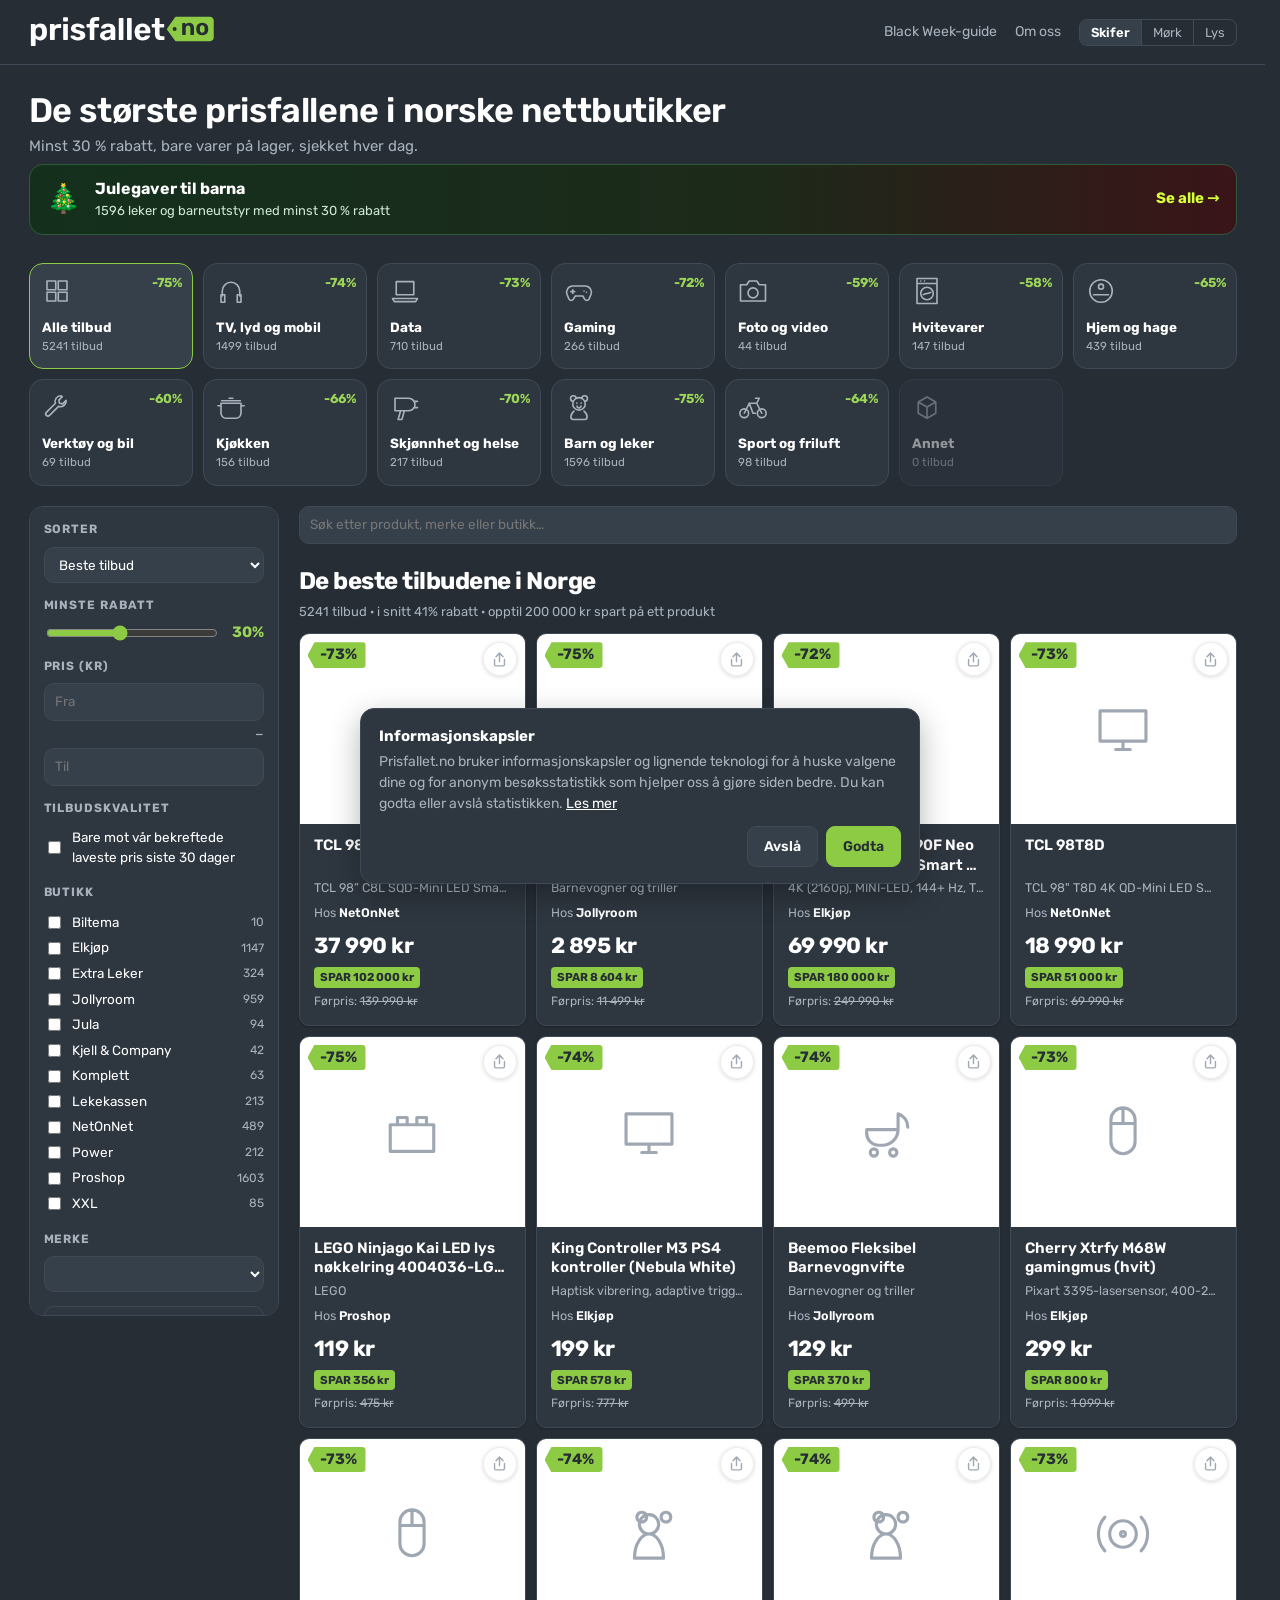
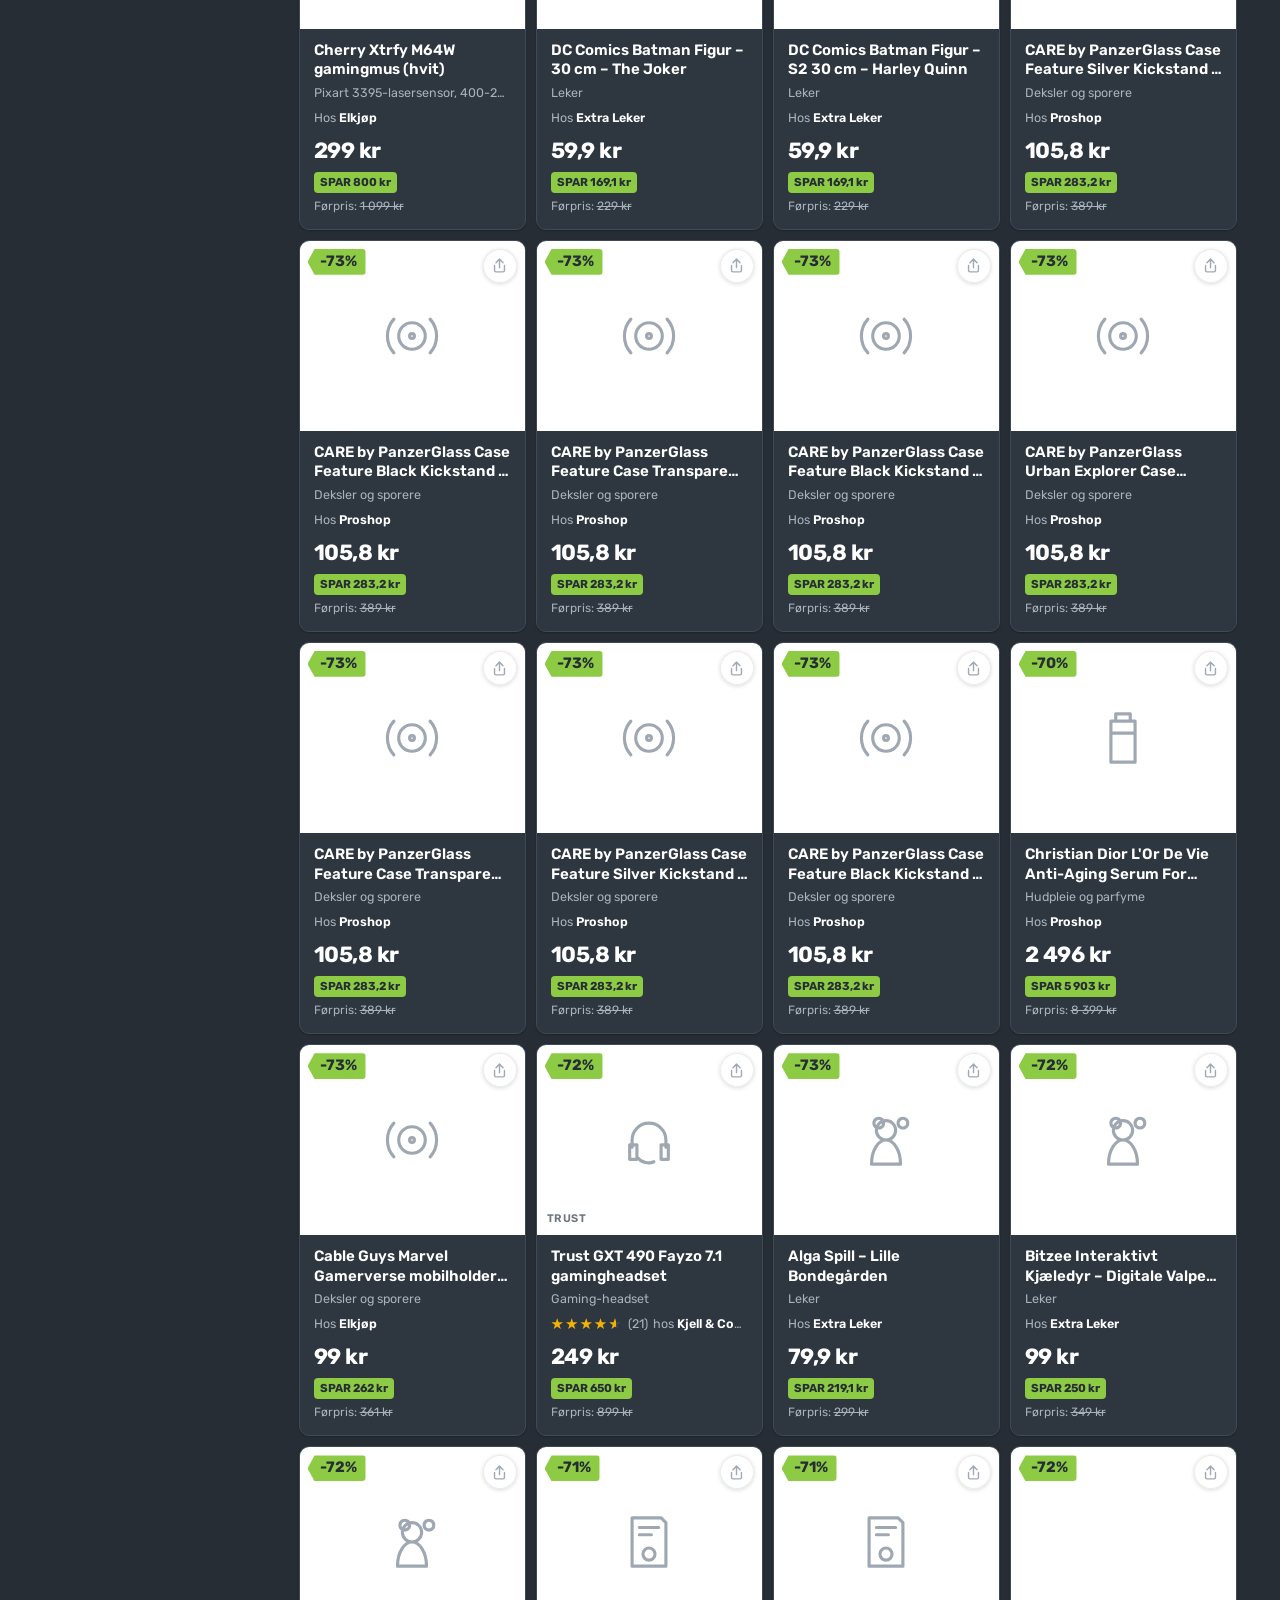
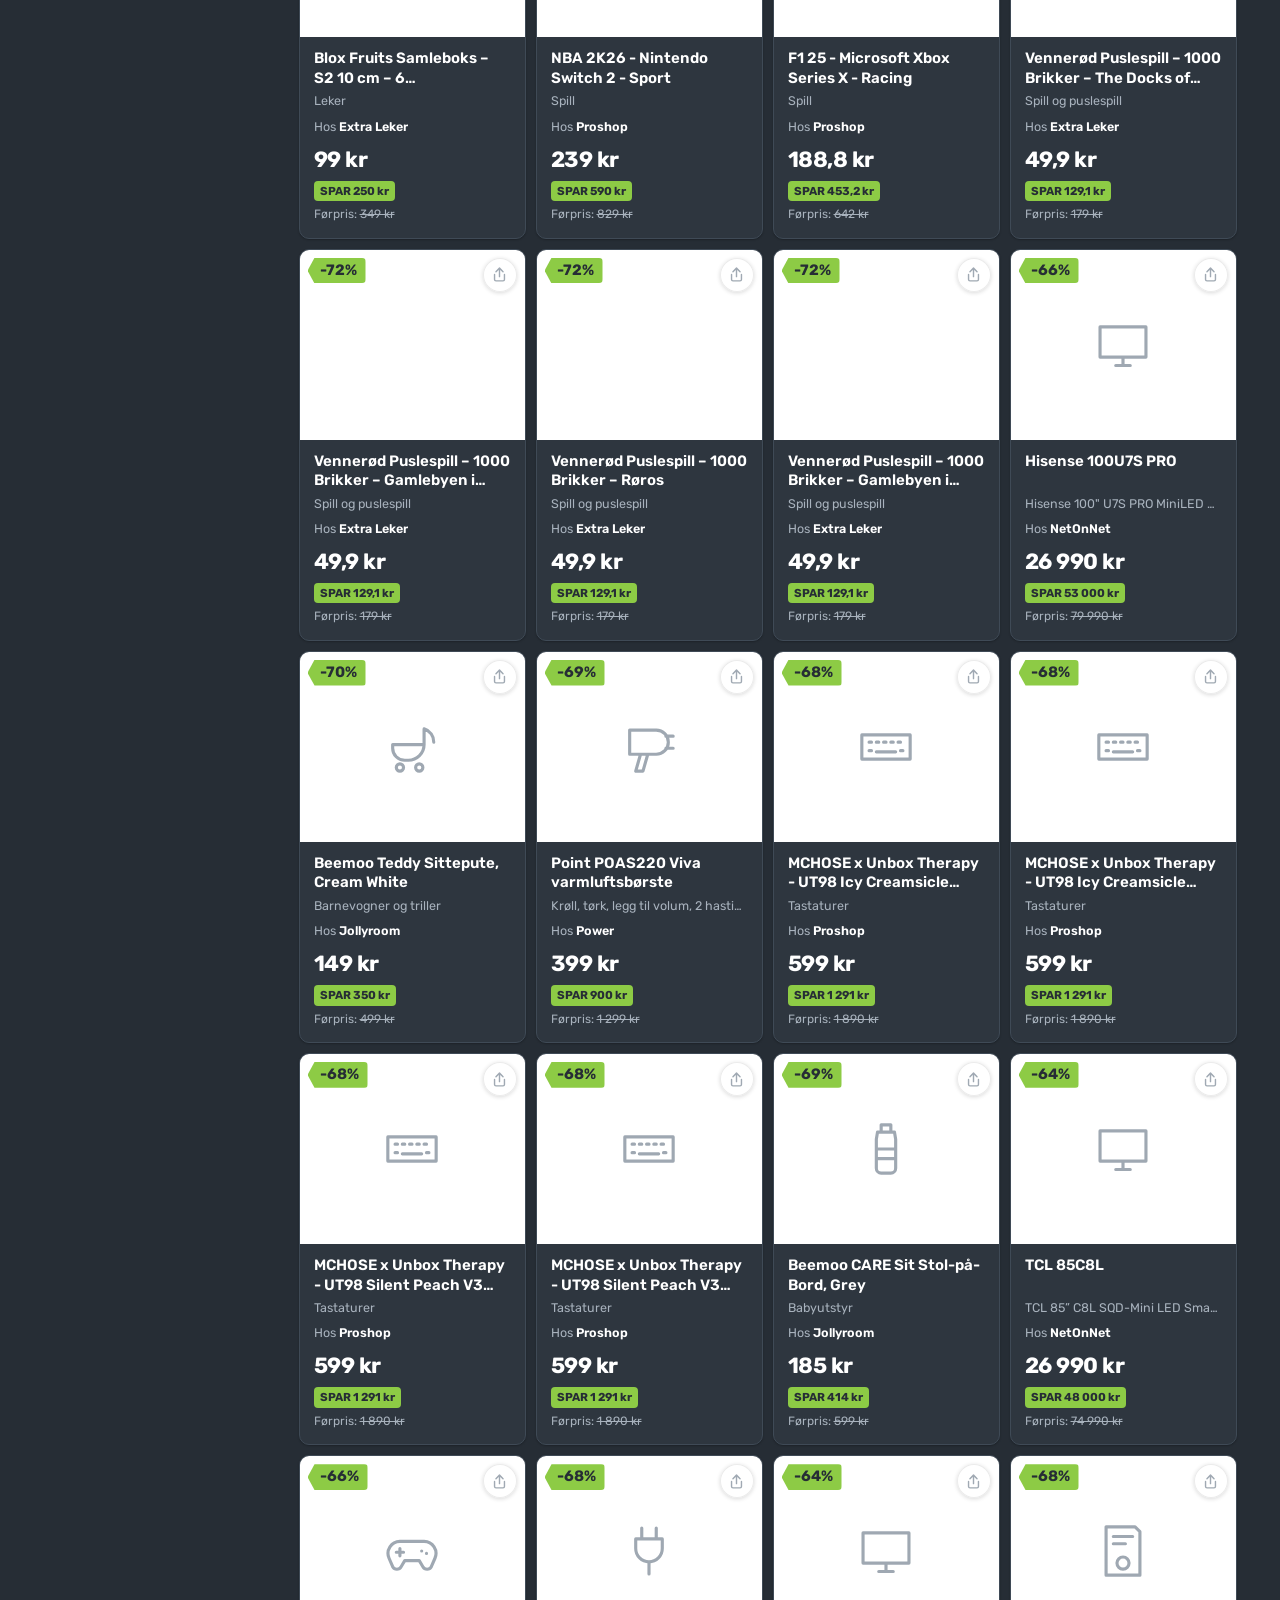
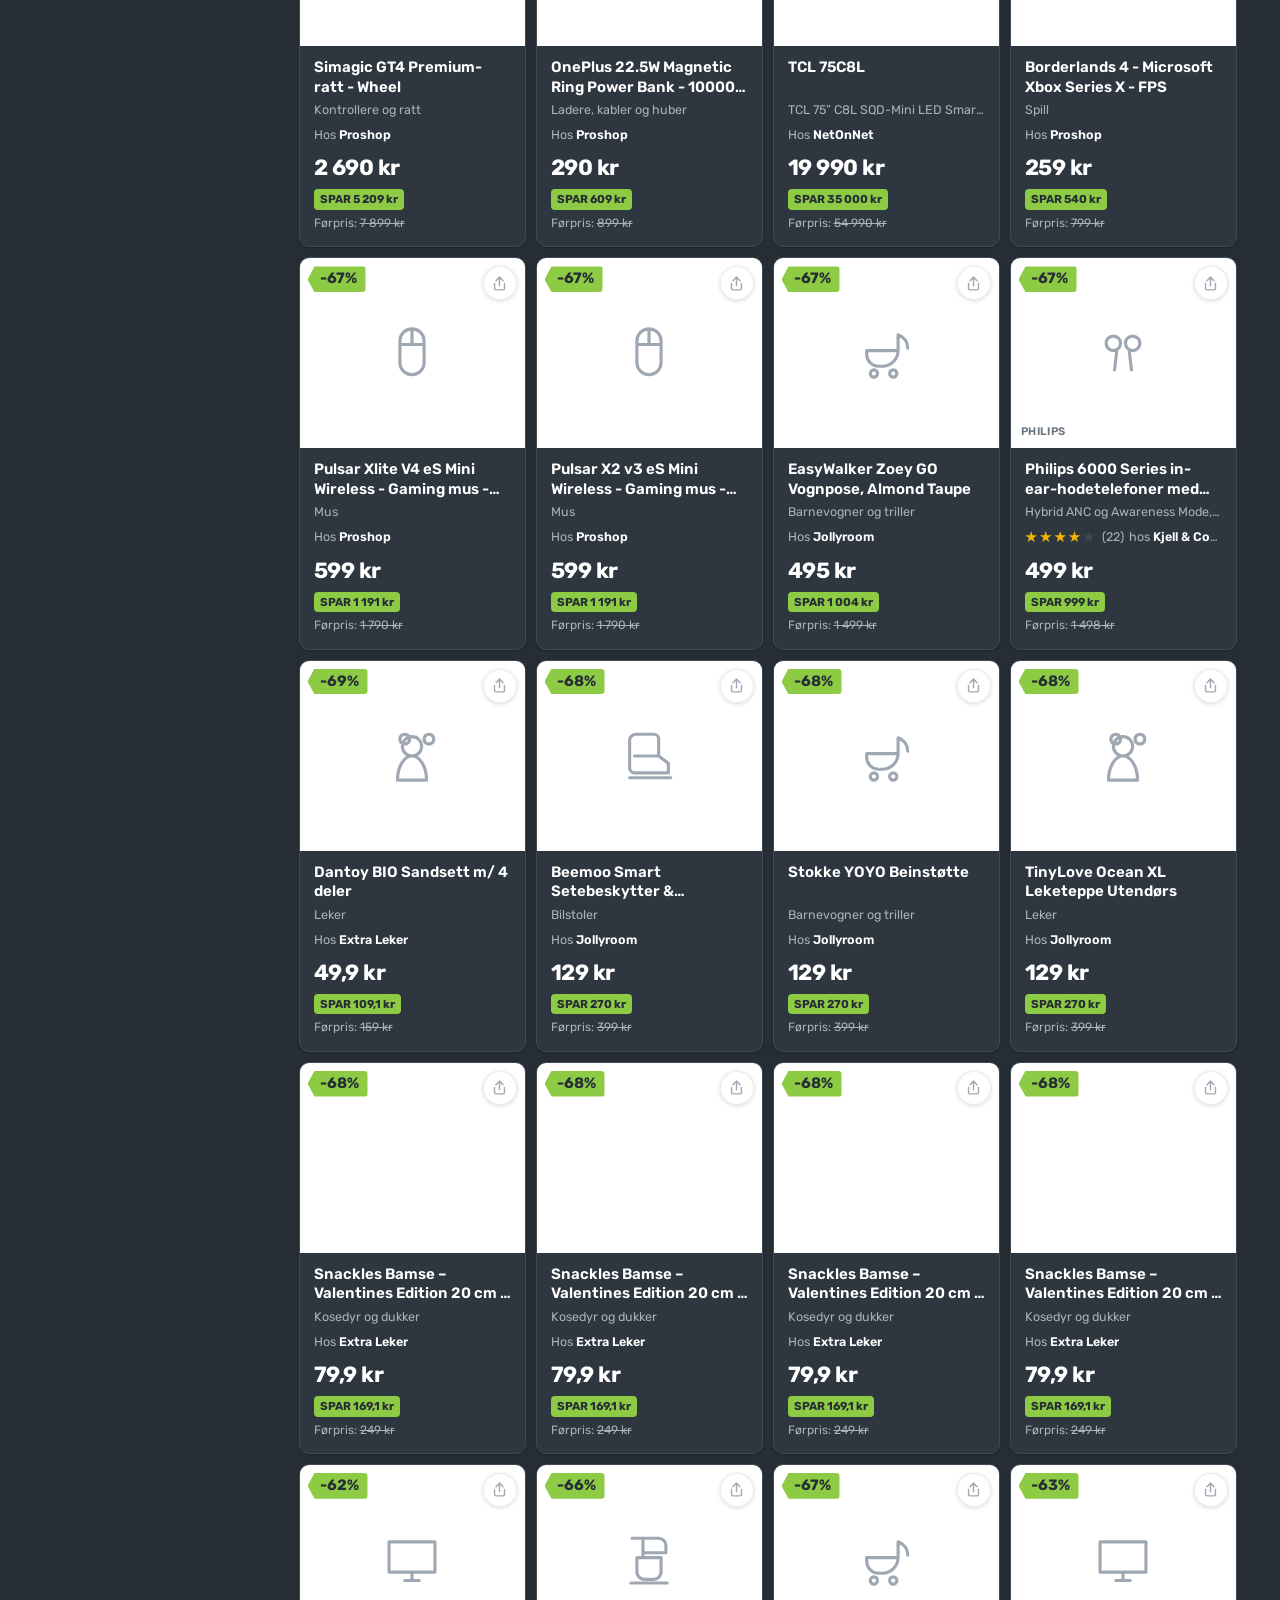
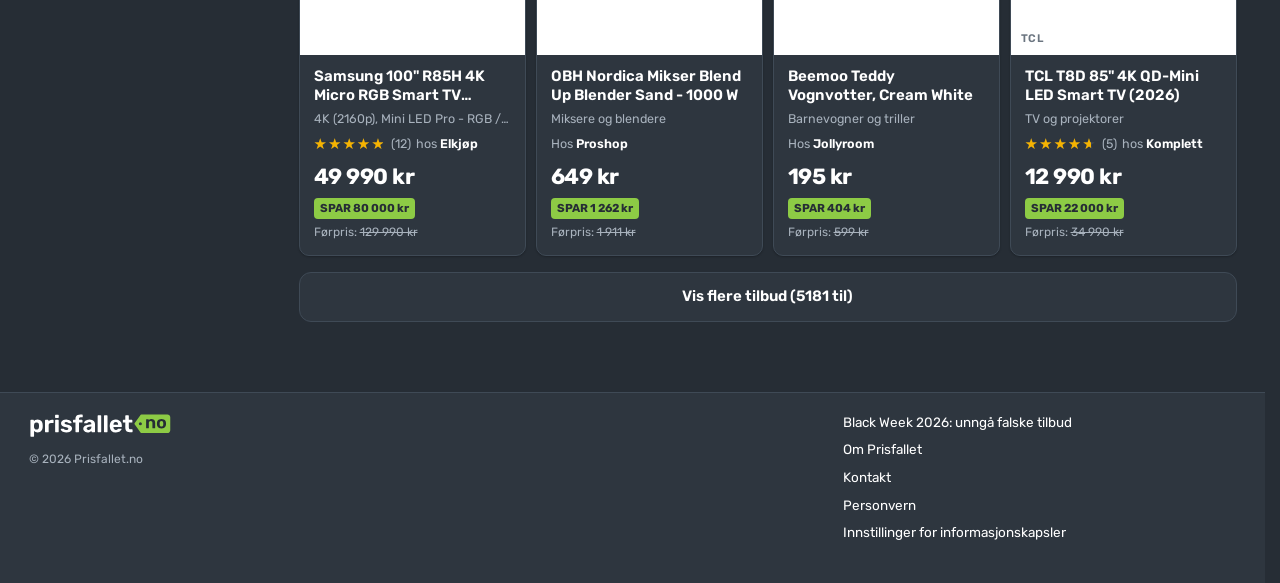
==== index.html @ b4cb20c6 "Preview: ~5300 deals from 11 shops (full sale listings), kids/tools/Christmas categories, category s" ====
<!DOCTYPE html>
<html lang="nb">
<head>
<meta charset="utf-8">
<meta name="viewport" content="width=device-width, initial-scale=1">
<title>Prisfallet.no – de største prisfallene i norske nettbutikker</title>
<meta name="description" content="De største prisfallene i norske nettbutikker samlet på ett sted – bare varer på lager med minst 30 % rabatt, oppdatert hver dag.">
<link rel="icon" href="/favicon.svg" type="image/svg+xml">
<meta name="msvalidate.01" content="5D2A0E444DE2C44DBD215B3FBFC5BEA5">
<link rel="canonical" href="https://prisfallet.no/">
<meta property="og:type" content="website">
<meta property="og:site_name" content="Prisfallet.no">
<meta property="og:title" content="Prisfallet.no – de største prisfallene i norske nettbutikker">
<meta property="og:description" content="Bare varer på lager med minst 30 % rabatt fra norske nettbutikker, oppdatert hver dag.">
<meta property="og:url" content="https://prisfallet.no/">
<meta property="og:locale" content="nb_NO">
<meta property="og:image" content="https://prisfallet.no/og.png">
<meta name="twitter:card" content="summary_large_image">
<meta name="theme-color" content="#262D35">
<script type="application/ld+json">{"@context":"https://schema.org","@type":"WebSite","name":"Prisfallet.no","url":"https://prisfallet.no/","inLanguage":"nb-NO"}</script>
<link rel="preload" href="/fonts/rubik-latin-400-normal.woff2" as="font" type="font/woff2" crossorigin>
<link rel="apple-touch-icon" href="/apple-touch-icon.png">
<script>try{var t=localStorage.getItem("pf-theme");if(t)document.documentElement.dataset.theme=t}catch(e){}</script>
<style>
@font-face{font-family:Rubik;font-weight:400;font-display:swap;src:url(/fonts/rubik-latin-400-normal.woff2) format("woff2")}
@font-face{font-family:Rubik;font-weight:600;font-display:swap;src:url(/fonts/rubik-latin-600-normal.woff2) format("woff2")}
@font-face{font-family:Rubik;font-weight:700;font-display:swap;src:url(/fonts/rubik-latin-700-normal.woff2) format("woff2")}
/* three themes from the logo: slate (default), dark, light */
:root{--bg:#262D35;--panel:#2E363F;--panel2:#36404A;--line:#3F4A56;--ink:#FFFFFF;--mute:#A8B2BD;--acc:#8DCB45;--acc-ink:#262D35;--acc-text:#9BD657;--logo-ink:#FFFFFF;--hot:#8DCB45;--warn:#E9B949;--shadow:0 1px 2px rgba(0,0,0,.25)}
:root[data-theme=dark]{--bg:#0C0C0E;--panel:#16161A;--panel2:#1E1E24;--line:#2A2A32;--ink:#F3F3F1;--mute:#9A9AA3;--acc:#D7FF3A;--acc-ink:#0C0C0E;--acc-text:#D7FF3A;--logo-ink:#F3F3F1}
:root[data-theme=light]{--bg:#F3F4F6;--panel:#FFFFFF;--panel2:#EEF0F3;--line:#DCE0E5;--ink:#1E242B;--mute:#5D6772;--acc:#7DBE2E;--acc-ink:#FFFFFF;--acc-text:#4A8A10;--logo-ink:#1E242B;--shadow:0 1px 3px rgba(20,30,40,.08)}
*{box-sizing:border-box}
html,body{margin:0;background:var(--bg);color:var(--ink);font-family:Rubik,system-ui,-apple-system,"Segoe UI",sans-serif;font-size:15px;line-height:1.45}
a{color:inherit}button{font:inherit;color:inherit}
.wrap{max-width:1240px;margin:0 auto;padding:0 16px}
header{padding:24px 0 14px}
.brand{display:flex;align-items:baseline;gap:10px;flex-wrap:wrap}
.logo{font-family:Rubik,sans-serif;font-weight:700;font-size:38px;letter-spacing:-1.5px;line-height:1;cursor:pointer}
.logo span{color:var(--acc)}
.tag{color:var(--mute);font-size:14px}
.srchead{display:flex;align-items:baseline;gap:8px;margin-top:16px;font-size:12px;text-transform:uppercase;letter-spacing:.08em;color:var(--mute);font-weight:600}
.srchead small{text-transform:none;letter-spacing:0;font-weight:400}
.srcs{display:flex;gap:8px;overflow-x:auto;padding:8px 0 2px;scrollbar-width:none}
.src{flex:none;display:flex;flex-direction:column;gap:3px;min-width:150px;background:var(--panel);border:1px solid var(--line);border-radius:12px;padding:9px 12px;cursor:pointer;text-align:left}
.src:hover{border-color:#50505c}.src.on{border-color:var(--acc)}
.src .top{display:flex;align-items:center;gap:7px;font-weight:600;font-size:13.5px}
.dot{width:9px;height:9px;border-radius:50%;flex:none;background:#6b6b78}
.dot.fresh{background:#2ee66b;box-shadow:0 0 0 3px rgba(46,230,107,.18)}
.dot.old{background:#ffb547}
.src small{font-size:11.5px;color:var(--mute)}
.src small.f{color:#2ee66b}
.src a{font-size:11.5px;color:var(--mute);text-decoration:underline}
.notice{margin-top:14px;background:#1d1a10;border:1px solid #4a3d14;color:#f1dfa8;border-radius:12px;padding:9px 13px;font-size:12.5px}
.notice b{color:var(--warn)}
/* category tiles */
.cats{display:flex;gap:8px;overflow-x:auto;padding:14px 0 4px;scrollbar-width:none}
.cat{flex:none;width:132px;border:1px solid var(--line);background:var(--panel);border-radius:14px;padding:12px;text-align:left;cursor:pointer;position:relative;overflow:hidden}
.cat svg{width:30px;height:30px;stroke:var(--c);margin-bottom:6px}
.cat b{display:block;font-size:13.5px;line-height:1.2}
.cat small{color:var(--mute);font-size:11.5px}
.cat .best{position:absolute;top:10px;right:10px;font-family:Rubik;font-weight:700;font-size:13px;color:var(--c)}
.cat.on{border-color:var(--c);background:linear-gradient(160deg,color-mix(in srgb,var(--c) 22%,transparent),var(--panel) 70%)}
/* sub chips */
.subs{display:flex;gap:6px;overflow-x:auto;padding:10px 0 2px;scrollbar-width:none}
.chip{flex:none;display:flex;align-items:center;gap:6px;background:var(--panel);border:1px solid var(--line);border-radius:999px;padding:6px 12px 6px 8px;font-size:13px;cursor:pointer;white-space:nowrap}
.chip svg{width:18px;height:18px;stroke:var(--mute)}
.chip i{font-style:normal;color:var(--mute);font-size:11.5px}
.chip.on{background:var(--acc);color:#111;border-color:var(--acc);font-weight:600}
.chip.on svg{stroke:#111}.chip.on i{color:#333}
/* layout */
.layout{display:grid;grid-template-columns:250px 1fr;gap:20px;margin-top:16px}
aside{position:sticky;top:78px;align-self:start;background:var(--panel);border:1px solid var(--line);border-radius:14px;padding:14px;max-height:calc(100vh - 90px);overflow:auto}
aside h4{margin:14px 0 8px;font-size:12px;text-transform:uppercase;letter-spacing:.08em;color:var(--mute)}
aside h4:first-child{margin-top:0}
.fx{display:flex;align-items:center;gap:8px;font-size:13.5px;padding:3px 0;cursor:pointer}
.fx input{accent-color:var(--acc)}
.fx i{font-style:normal;color:var(--mute);margin-left:auto;font-size:12px}
select,input[type=search],input[type=number]{background:var(--panel2);color:var(--ink);border:1px solid var(--line);border-radius:10px;padding:8px 10px;font:inherit;font-size:13.5px;width:100%}
.pr{display:flex;gap:6px;align-items:center}.pr span{color:var(--mute)}
.range{display:flex;align-items:center;gap:8px}.range input{flex:1;accent-color:var(--acc)}.range b{color:var(--acc);min-width:36px;text-align:right}
.reset{margin-top:14px;width:100%;background:none;border:1px solid var(--line);border-radius:10px;padding:8px;cursor:pointer;color:var(--mute)}
.reset:hover{border-color:var(--acc);color:var(--acc)}
.bar{display:flex;gap:8px;align-items:center;flex-wrap:wrap;margin-bottom:10px}
.bar input[type=search]{flex:1;min-width:180px;width:auto}
.bar select{width:auto}
.fbtn{display:none;background:var(--panel);border:1px solid var(--line);border-radius:10px;padding:8px 12px;cursor:pointer}
.pills{display:flex;gap:6px;flex-wrap:wrap;margin-bottom:10px}
.pill{font-size:12px;background:var(--panel2);border:1px solid var(--line);border-radius:999px;padding:3px 10px;cursor:pointer}
.pill:hover{border-color:var(--hot)}
h2{font-family:Rubik,sans-serif;font-size:24px;margin:2px 0 4px;letter-spacing:-.5px}
.sub{color:var(--mute);font-size:13px;margin-bottom:12px}
.hint{background:var(--panel);border:1px dashed var(--line);border-radius:12px;padding:10px 12px;font-size:13px;color:var(--mute);margin-bottom:12px}
.hint button{background:none;border:none;color:var(--acc);cursor:pointer;padding:0;text-decoration:underline}
/* cards */
.grid{display:grid;grid-template-columns:repeat(auto-fill,minmax(220px,1fr));gap:10px;padding-bottom:40px}
.card{background:var(--panel);border:1px solid var(--line);border-radius:14px;overflow:hidden;display:flex;flex-direction:column;cursor:pointer;transition:border-color .15s,transform .15s}
.card:hover{border-color:#50505c;transform:translateY(-2px)}
.thumb{height:120px;position:relative;display:flex;align-items:center;justify-content:center;background:radial-gradient(circle at 70% 30%,color-mix(in srgb,var(--c) 35%,transparent),transparent 60%),linear-gradient(150deg,color-mix(in srgb,var(--c) 14%,#121215),#121215)}
.thumb svg{width:58px;height:58px;stroke:var(--c);opacity:.95}
.thumb img{position:absolute;inset:8px;width:calc(100% - 16px);height:calc(100% - 16px);object-fit:contain;opacity:0;transition:opacity .2s}
.thumb.has-img{background:#fff}
.thumb.has-img.ok img{opacity:1}
.thumb.has-img.ok>svg,.thumb.has-img.ok .brandtag{display:none}
.thumb.has-img:not(.ok){background:radial-gradient(circle at 70% 30%,color-mix(in srgb,var(--c) 35%,transparent),transparent 60%),linear-gradient(150deg,color-mix(in srgb,var(--c) 14%,#121215),#121215)}
.badge,.rec,.x{z-index:2}
.photo-tag{position:absolute;right:8px;bottom:6px;font-size:10px;color:#777;z-index:2;display:none}
.thumb.ok .photo-tag{display:block}
.thumb .brandtag{position:absolute;left:10px;bottom:8px;font-size:11px;font-weight:600;letter-spacing:.06em;text-transform:uppercase;color:color-mix(in srgb,var(--c) 70%,#fff)}
.badge{position:absolute;top:8px;left:8px;font-family:Rubik,sans-serif;font-weight:700;font-size:19px;background:var(--hot);color:#fff;border-radius:9px;padding:1px 8px}
.badge.mid{background:#ff8a3c}.badge.low{background:#3a3a44}
.rec{position:absolute;top:8px;right:8px;font-size:10.5px;font-weight:700;background:var(--acc);color:#111;border-radius:6px;padding:2px 6px}
.body{padding:11px 12px 12px;display:flex;flex-direction:column;gap:5px;flex:1}
.meta{font-size:11.5px;color:var(--mute)}
.name{font-weight:600;font-size:14px;line-height:1.3}
.prices{display:flex;align-items:baseline;gap:8px;flex-wrap:wrap;margin-top:auto}
.now{font-family:Rubik,sans-serif;font-weight:700;font-size:21px}
.was{color:var(--mute);text-decoration:line-through;font-size:13px}
.save{color:var(--acc);font-size:12.5px;font-weight:600}
.rate{font-size:12px;color:#f5c542;margin-top:2px}.rate span{color:var(--mute)}
.card{position:relative}
.pop{display:none;position:absolute;left:8px;right:8px;top:8px;max-height:134px;overflow:hidden;z-index:3;background:rgba(17,17,20,.96);border:1px solid #50505c;border-radius:10px;padding:10px 12px;font-size:12.5px;line-height:1.45;pointer-events:none}
.pop b{display:block;font-size:11px;color:var(--mute);font-weight:600;margin-bottom:4px}
.pop li,.specs li{margin:0 0 3px}.pop ul,.specs ul{margin:0;padding-left:16px}
@media(hover:hover){.card:hover .pop{display:block}}
.specs{margin:14px 0 4px;padding:12px 14px;border:1px solid var(--line);border-radius:12px;font-size:13.5px}
.specs h5{margin:0 0 6px;font-size:12px;color:var(--mute);font-weight:600}
.rev{margin-top:10px;font-size:13.5px}.rev .st{color:#f5c542;font-weight:600}.rev a{color:var(--acc)}
.refw{color:var(--warn);font-size:11px}
.morebtn{grid-column:1/-1;margin:6px 0 10px;padding:13px;border-radius:12px;border:1px solid var(--line);background:var(--panel);color:var(--ink);font-weight:600;cursor:pointer}
.morebtn:hover{border-color:var(--acc);color:var(--acc)}
.empty{color:var(--mute);padding:40px 0;text-align:center}
/* detail sheet */
body.lock{overflow:hidden;position:fixed;left:0;right:0;width:100%}
.ov{overscroll-behavior:contain;position:fixed;inset:0;background:rgba(0,0,0,.6);display:none;z-index:20;align-items:flex-end;justify-content:center}
.ov.show{display:flex}
.sheet{overscroll-behavior:contain;-webkit-overflow-scrolling:touch;touch-action:pan-y;background:var(--panel);border:1px solid var(--line);border-radius:18px 18px 0 0;width:100%;max-width:560px;max-height:92vh;overflow:auto;padding:0 0 20px}
@media(min-width:700px){.ov{align-items:center}.sheet{border-radius:18px}}
.sheet .thumb{height:170px}.sheet .thumb svg{width:84px;height:84px}
.x{position:absolute;top:10px;right:10px;background:rgba(0,0,0,.5);border:none;border-radius:50%;width:34px;height:34px;cursor:pointer;font-size:18px}
.sb{padding:14px 18px}
.sb h3{margin:4px 0 6px;font-size:19px;line-height:1.25}
.chart{background:var(--panel2);border-radius:12px;padding:12px 14px;margin:12px 0}
.chart h5{margin:0 0 8px;font-size:12px;color:var(--mute);text-transform:uppercase;letter-spacing:.07em}
.brow{display:grid;grid-template-columns:96px 1fr 76px;gap:8px;align-items:center;font-size:12.5px;margin:6px 0}
.brow .tr{height:14px;background:#2a2a32;border-radius:4px;overflow:hidden}
.brow .fl{height:100%;border-radius:4px}
.brow b{text-align:right}
.note{font-size:12px;color:var(--mute);margin-top:8px}
.acts{display:flex;gap:8px;margin-top:12px}
.acts a{flex:1;text-align:center;text-decoration:none;border-radius:10px;padding:11px 6px;font-weight:600;font-size:13.5px;border:1px solid var(--line);background:var(--panel2)}
.acts a.pri{background:var(--acc);color:#111;border-color:var(--acc)}
footer{border-top:1px solid var(--line);padding:20px 0 40px;color:var(--mute);font-size:12px}
footer a{color:var(--ink)}
@media(max-width:860px){
  .layout{grid-template-columns:1fr}
  aside{display:none;position:fixed;inset:0;z-index:15;max-height:none;height:100%;height:100dvh;border-radius:0;padding:18px 18px 0;overflow-y:auto;overscroll-behavior:contain;-webkit-overflow-scrolling:touch;touch-action:pan-y}
  .closef{position:sticky;bottom:0;margin:16px -18px 0;width:calc(100% + 36px)!important;border-radius:0!important;padding:16px!important;box-shadow:0 -8px 20px rgba(0,0,0,.4)}
  aside.show{display:block}
  .fbtn{display:block}
  .closef{display:block!important}
  .grid{grid-template-columns:repeat(auto-fill,minmax(160px,1fr))}
  .thumb{height:100px}.thumb svg{width:46px;height:46px}
  .logo{font-size:32px}
}
/* PC / wide screens: show every category, source and subcategory at once instead of a sideways row */
@media(min-width:861px){
  .cats{display:grid;grid-template-columns:repeat(auto-fill,minmax(150px,1fr));gap:10px;overflow:visible}
  .cat{width:auto}
  .cat:hover{border-color:var(--c);transform:translateY(-2px)}
  .cat{transition:border-color .15s,transform .15s}
  .srcs{flex-wrap:wrap;overflow:visible}
  .src{min-width:0;flex:1 1 150px;max-width:220px;padding:7px 11px;gap:1px}
  .src .viatxt{display:none}
  .src .top{font-size:13px}
  .subs{flex-wrap:wrap;overflow:visible}
}
/* narrow window on a PC: mouse wheel scrolls the rows sideways, and a thin scrollbar shows */
@media(max-width:860px) and (hover:hover){
  .cats,.srcs,.subs{scrollbar-width:thin;scrollbar-color:#3a3a44 transparent}
}
.closef{display:none;width:100%;margin-top:12px;background:var(--acc);color:#111;border:none;border-radius:10px;padding:11px;font-weight:600;cursor:pointer}
.adbar{background:#1b1b22;border-bottom:1px solid var(--line);color:var(--ink);font-size:12.5px;text-align:center;padding:7px 12px}
.adbar b{background:var(--acc);color:#111;border-radius:4px;padding:1px 6px;margin-right:4px}
[hidden]{display:none!important}
.launch{padding:56px 18px 30px;max-width:760px}
.launch h1{font-family:Rubik,sans-serif;font-size:clamp(34px,6vw,56px);letter-spacing:-1.5px;line-height:1.02;margin:0 0 14px}
.launch h1 span{color:var(--acc)}
.launch p{color:#d8d8d4;font-size:17px;line-height:1.6;margin:0 0 14px}
.launch ul{list-style:none;padding:0;margin:22px 0;display:grid;gap:10px}
.launch li{background:var(--panel);border:1px solid var(--line);border-radius:14px;padding:12px 14px;color:#d8d8d4}
.launch li b{color:var(--ink)}
.launch .cta{display:inline-block;background:var(--acc);color:#111;font-weight:700;text-decoration:none;border-radius:12px;padding:12px 18px;margin-top:6px}
.launch .when{display:inline-block;background:var(--panel);border:1px solid var(--line);border-radius:999px;padding:5px 12px;font-size:13px;color:var(--mute);margin-bottom:16px}
.demo{background:#ffcf3a;color:#111;font-size:13px;font-weight:600;text-align:center;padding:8px 12px}
.about-deals{color:var(--mute);font-size:13px;line-height:1.6;max-width:900px;padding-top:10px}
.basis{font-size:11px;color:var(--mute);margin-top:4px}.basis.v{color:#4be3a0}
.card .body{position:relative}
footer .links a{color:var(--ink);text-decoration:underline}

/* ---- look: calm retail layout, one accent colour ---- */
body{font-size:15px;-webkit-font-smoothing:antialiased}
.topbar{position:sticky;top:0;z-index:12;background:var(--bg);border-bottom:1px solid var(--line)}
.topbar .wrap{display:flex;align-items:center;gap:16px;height:64px}
.topbar .lg{display:block;height:34px;cursor:pointer}.topbar .lg svg{height:100%;width:auto;display:block}
.topbar nav{margin-left:auto;display:flex;align-items:center;gap:18px;font-size:14px}
.topbar nav a{text-decoration:none;color:var(--mute)}.topbar nav a:hover{color:var(--ink)}
.themes{display:flex;border:1px solid var(--line);border-radius:8px;overflow:hidden}
.themes button{font:inherit;font-size:13px;background:none;border:0;color:var(--mute);padding:6px 11px;cursor:pointer;line-height:1}
.themes button+button{border-left:1px solid var(--line)}
.themes button:hover{color:var(--ink)}
.themes button[aria-pressed=true]{background:var(--panel2);color:var(--ink);font-weight:600}
.hero{padding:26px 0 6px}
.hero h1{font-size:clamp(24px,3.4vw,34px);font-weight:600;letter-spacing:-.4px;line-height:1.15;margin:0 0 6px}
.hero p{margin:0;color:var(--mute);font-size:15px}
.brand,.logo{display:none}
.card{box-shadow:var(--shadow)}
.card:hover{transform:none;border-color:var(--acc)}
.thumb,.thumb.has-img,.thumb.has-img:not(.ok){background:#fff}
.thumb svg{stroke:#9AA4AE}.thumb .brandtag{color:#6B7580}
.thumb img{inset:10px;width:calc(100% - 20px);height:calc(100% - 20px)}
.thumb{height:150px}
.badge{background:var(--acc);color:var(--acc-ink);font-weight:700;font-size:15px;border-radius:6px 4px 4px 6px;padding:2px 9px 2px 12px;clip-path:polygon(7px 0,100% 0,100% 100%,7px 100%,0 50%)}
.badge.mid,.badge.low{background:var(--acc);color:var(--acc-ink)}
.now{font-weight:700;font-size:20px}
.save{color:var(--acc-text)}
.basis.v{color:var(--acc-text)}
.src.on{border-color:var(--acc)}
.dot.fresh{background:var(--acc);box-shadow:none}
.src small.f{color:var(--acc-text)}
.cat svg{stroke:var(--mute)!important}
.cat .best{color:var(--acc-text)!important}
.cat.on{background:var(--panel2)!important;border-color:var(--acc)!important}
.cat:hover{border-color:var(--acc)!important}
.chip.on{background:var(--acc);color:var(--acc-ink);border-color:var(--acc)}
.chip.on svg{stroke:var(--acc-ink)}.chip.on i{color:var(--acc-ink)}
.range b,.hint button{color:var(--acc-text)}
.reset:hover,.morebtn:hover{border-color:var(--acc);color:var(--acc-text)}
.acts a.pri,.closef,.launch .cta{background:var(--acc);color:var(--acc-ink);border-color:var(--acc)}
.rev a{color:var(--acc-text)}
.brow .tr{background:var(--line)}
.ov{background:rgba(10,14,18,.55)}
.x{background:rgba(0,0,0,.45);color:#fff}
.pop{background:var(--panel);color:var(--ink);border-color:var(--line);box-shadow:0 6px 20px rgba(0,0,0,.25)}
footer{margin-top:20px;background:var(--panel);border-top:1px solid var(--line)}
footer .cols{display:grid;grid-template-columns:2fr 1fr;gap:28px}
footer .fl svg{height:26px;width:auto;display:block;margin-bottom:10px}
footer nav{display:flex;flex-direction:column;gap:8px}
footer nav a,footer nav button{color:var(--ink);text-decoration:none;font-size:13.5px;background:none;border:0;padding:0;text-align:left;cursor:pointer}
footer nav a:hover,footer nav button:hover{color:var(--acc-text)}
@media(max-width:700px){footer .cols{grid-template-columns:1fr}.topbar nav a{display:none}.topbar .lg{height:28px}}
/* cookie notice */
.ck{position:fixed;left:16px;right:16px;bottom:16px;z-index:30;max-width:560px;margin:0 auto;background:var(--panel);color:var(--ink);border:1px solid var(--line);border-radius:14px;box-shadow:0 10px 30px rgba(0,0,0,.3);padding:16px 18px;font-size:14px;line-height:1.5}
.ck h3{margin:0 0 4px;font-size:15px}
.ck p{margin:0 0 12px;color:var(--mute)}.ck p a{color:var(--ink)}
.ck .b{display:flex;gap:8px;justify-content:flex-end}
.ck button{font:inherit;font-weight:600;border-radius:9px;padding:9px 16px;cursor:pointer;border:1px solid var(--line);background:var(--panel2);color:var(--ink)}
.ck button.y{background:var(--acc);border-color:var(--acc);color:var(--acc-ink)}
/* ---- product cards: simple retail layout ---- */
.card{border-radius:10px}
.card:hover{transform:none;border-color:var(--line);box-shadow:0 4px 18px rgba(0,0,0,.14)}
.thumb,.thumb.has-img{height:190px;overflow:hidden;background:#fff}
.thumb img{inset:14px;width:calc(100% - 28px);height:calc(100% - 28px);transition:opacity .2s,transform .35s ease}
@media(hover:hover){.card:hover .thumb img{transform:scale(1.07)}}
.card .body{padding:12px 14px 14px;gap:4px}
.name{font-weight:600;font-size:15px;line-height:1.3;display:-webkit-box;-webkit-line-clamp:2;-webkit-box-orient:vertical;overflow:hidden;min-height:39px}
.spec{font-size:12.5px;color:var(--mute);white-space:nowrap;overflow:hidden;text-overflow:ellipsis;min-height:17px}
.stars{display:flex;align-items:center;gap:5px;font-size:12.5px;color:var(--mute);min-height:20px;margin-top:2px;white-space:nowrap;overflow:hidden}.stars>span{flex:none}.stars .sh{flex:0 1 auto;overflow:hidden;text-overflow:ellipsis}
.st5{position:relative;display:inline-block;font-size:15px;line-height:1;letter-spacing:1px;color:var(--line)}
.st5 i{position:absolute;left:0;top:0;overflow:hidden;white-space:nowrap;font-style:normal;color:#f5b301}
.stars .at{color:var(--ink);font-weight:600}
.pricerow{display:flex;flex-wrap:wrap;align-items:center;justify-content:space-between;gap:8px;margin-top:auto;padding-top:8px}
.card .now{font-size:22px;font-weight:700;line-height:1;letter-spacing:-.5px;white-space:nowrap}
.pr{display:flex;flex-direction:column;align-items:flex-end;gap:3px;text-align:right}
.fprow{display:flex;flex-direction:column;align-items:flex-start;gap:5px;margin-top:6px}.card .fprow .spar{background:var(--acc);color:var(--acc-ink);font-weight:700;font-size:11.5px;border-radius:4px;padding:2px 6px;white-space:nowrap}
.fp{font-size:12px;color:var(--mute);white-space:nowrap}.fp s{color:var(--mute)}
.pop{display:none!important}
@media(max-width:860px){.thumb,.thumb.has-img{height:140px}.card .now{font-size:20px}.name{font-size:14px}.card .body{padding:10px 11px 12px}}
/* subcategory list in the sidebar (PC) */
.subh{display:none}
aside .subs{display:flex;flex-direction:column;gap:2px;overflow:visible;padding:0;margin:4px 0 6px}
aside .subs:empty{display:none}
aside .subh{display:block;margin-top:16px}
aside .chip{background:none;border:0;border-radius:8px;padding:7px 8px;font-size:13.5px;white-space:normal;text-align:left;color:var(--ink);width:100%}
aside .chip i{margin-left:auto}
aside .chip:hover{background:var(--panel2)}
aside .chip.on{background:var(--panel2);color:var(--ink);font-weight:600;box-shadow:inset 3px 0 0 var(--acc)}
aside .chip.on svg{stroke:var(--acc-text)}aside .chip.on i{color:var(--mute)}
/* smooth popup + no layout jump when the page is locked */
html{scrollbar-gutter:stable}
.ov{display:flex;opacity:0;visibility:hidden;transition:opacity .2s ease,visibility 0s linear .2s}
.ov.show{opacity:1;visibility:visible;transition:opacity .2s ease,visibility 0s}
.ov .sheet{transform:translateY(14px) scale(.985);transition:transform .2s ease}
.ov.show .sheet{transform:none}
@keyframes cardin{from{opacity:0;transform:translateY(6px)}to{opacity:1;transform:none}}
.grid .card{animation:cardin .25s ease both}
@media(prefers-reduced-motion:reduce){.ov,.ov .sheet,.grid .card,.thumb img{transition:none!important;animation:none!important}}
/* scrollbars in the site's colours */
html{scrollbar-color:color-mix(in srgb,var(--mute) 45%,var(--bg)) var(--bg)}
aside,.sheet{scrollbar-width:thin;scrollbar-color:color-mix(in srgb,var(--mute) 40%,var(--panel)) transparent}
::-webkit-scrollbar{width:12px;height:12px}
::-webkit-scrollbar-track{background:var(--bg)}
::-webkit-scrollbar-thumb{background:color-mix(in srgb,var(--mute) 45%,var(--bg));border-radius:999px;border:3px solid var(--bg)}
::-webkit-scrollbar-thumb:hover{background:var(--acc)}
aside::-webkit-scrollbar,.sheet::-webkit-scrollbar{width:8px}
aside::-webkit-scrollbar-track,.sheet::-webkit-scrollbar-track{background:transparent}
aside::-webkit-scrollbar-thumb,.sheet::-webkit-scrollbar-thumb{border-color:var(--panel)}
/* share buttons */
.shr{position:absolute;top:8px;right:8px;z-index:3;width:34px;height:34px;border-radius:50%;border:1px solid rgba(0,0,0,.08);background:rgba(255,255,255,.92);color:#1E242B;display:flex;align-items:center;justify-content:center;cursor:pointer;padding:0;box-shadow:0 1px 4px rgba(0,0,0,.15);transition:transform .15s,background .15s}
.shr svg{width:17px;height:17px}
.shr:hover{transform:scale(1.08);background:#fff}
.card .rec{right:50px}
.shrbtn{display:flex;align-items:center;justify-content:center;gap:7px;flex:0 0 auto;padding:11px 16px;border-radius:10px;border:1px solid var(--line);background:var(--panel2);color:var(--ink);font:inherit;font-weight:600;font-size:13.5px;cursor:pointer}
.shrbtn svg{width:17px;height:17px}.shrbtn:hover{border-color:var(--acc)}
.toast{position:fixed;left:50%;bottom:24px;transform:translate(-50%,20px);background:var(--ink);color:var(--bg);padding:10px 16px;border-radius:10px;font-weight:600;font-size:14px;opacity:0;pointer-events:none;transition:opacity .2s,transform .2s;z-index:50}
.toast.show{opacity:1;transform:translate(-50%,0)}
/* phone: product popup fills the whole screen */
@media(max-width:699px){
  .ov{align-items:stretch;justify-content:stretch}
  .sheet{max-width:none;width:100%;max-height:none;height:100%;height:100dvh;border-radius:0;border:0}
  .sheet .thumb{height:240px}
  .sheet .x{position:fixed;top:12px;right:12px;z-index:30;width:40px;height:40px}
  .ov .sheet{transform:translateY(24px)}
}
/* popup: share button in the top-right corner, close button left of it */
.sheet .x#x{right:10px}
.sheet .x.shrx{right:52px}
.shrx{display:flex;align-items:center;justify-content:center;padding:0;color:#fff}
.sheet .thumb .shrx svg{width:17px!important;height:17px!important;opacity:1!important;stroke:#fff!important;fill:none!important;position:static!important;transform:none!important;margin:0!important;inset:auto!important}
@media(max-width:699px){.sheet .x#x{right:12px}.sheet .x.shrx{right:60px}}
/* hardware spec filters */
.hwbox{margin:6px 0 4px;padding:10px 10px 6px;border:1px solid var(--line);border-radius:10px;background:var(--panel2)}
.hwtitle{font-weight:700;font-size:13px;margin-bottom:2px}
.hwbox h4{margin:10px 0 6px!important}
.hwchips{display:flex;flex-wrap:wrap;gap:6px}
.hwc{border:1px solid var(--line);background:var(--panel);color:var(--ink);border-radius:999px;padding:5px 10px;font:inherit;font-size:12.5px;cursor:pointer;display:inline-flex;gap:6px;align-items:center}
.hwc i{font-style:normal;color:var(--mute);font-size:11.5px}
.hwc:hover{border-color:var(--acc)}
.hwc.on{background:var(--acc);border-color:var(--acc);color:var(--acc-ink);font-weight:600}.hwc.on i{color:var(--acc-ink);opacity:.75}
.xmas{display:flex;align-items:center;gap:14px;width:100%;margin:0 0 14px;padding:12px 16px;border:1px solid #2f5a3a;border-radius:14px;background:linear-gradient(90deg,#14301d,#1d2a1a 60%,#3a1418);color:#fff;font:inherit;text-align:left;cursor:pointer}
.xmas:hover{border-color:#5fd38a}.xmas .xi{font-size:28px}.xmas b{display:block;font-size:16px}.xmas small{color:#cfe8d6;font-size:13px}.xmas .xa{margin-left:auto;color:#d7ff3a;font-weight:700;white-space:nowrap}
@media(max-width:560px){.xmas .xa{display:none}}
</style>
</head>
<body>
<svg width="0" height="0" style="position:absolute" aria-hidden="true">
<defs id="icons"></defs>
</svg>

<div id="pf-top"></div>
<div class="demo" id="demo" hidden>Eksempeldata — dette er ikke ekte tilbud. Siden viser ekte tilbud når affiliate-feedene er koblet til.</div>
<section class="wrap launch" id="launch" hidden>
  <h1>Prisfallet.no åpner <span>snart</span></h1>
  <p>Her samler vi de største prisfallene i norske nettbutikker på ett sted. Vi kobler nå til butikkenes offisielle produktfeeder, og de første tilbudene dukker opp her så snart butikkene er klare.</p>
  <ul>
    <li><b>Bare store rabatter.</b> Minst 30&nbsp;% rabatt, og bare varer som faktisk er på lager.</li>
    <li><b>Ærlige førpriser.</b> Vi viser alltid hva rabatten er regnet ut fra – butikkens oppgitte førpris eller laveste pris siste 30 dager.</li>
    <li><b>Alt på ett sted.</b> Elektronikk, data, gaming, hvitevarer, kjøkken, leker og mer – oppdatert hver dag.</li>
  </ul>
  <p>Mens du venter: les guiden vår om hvordan du avslører falske Black Week-tilbud.</p>
  <a class="cta" href="black-week.html">Slik avslører du falske tilbud →</a>
</section>
<header class="wrap" id="apphead">
  <div class="hero"><h1>De største prisfallene i norske nettbutikker</h1><p>Minst 30&nbsp;% rabatt, bare varer på lager, sjekket hver dag.</p></div>
  <div hidden><small id="srcsum"></small><div id="srcs"></div></div>
  <button class="xmas" id="xmas" type="button"></button>
  <div class="cats" id="cats"></div>
  <div class="subs" id="subs"></div>
</header>

<div class="wrap layout" id="applayout">
  <aside id="side">
    <h4>Sorter</h4>
    <select id="sort">
      <option value="best">Beste tilbud</option>
      <option value="pct">Størst rabatt %</option>
      <option value="kr">Flest kroner spart</option>
      <option value="low">Lavest pris</option>
      <option value="high">Høyest pris</option>
    </select>
    <h4>Minste rabatt</h4>
    <div class="range"><input type="range" id="min" min="0" max="70" step="5" value="30"><b id="minv">30%</b></div>
    <h4>Pris (kr)</h4>
    <div class="pr"><input type="number" id="pmin" placeholder="Fra" min="0"><span>–</span><input type="number" id="pmax" placeholder="Til" min="0"></div>
    <div id="hwf"></div>
    <h4>Tilbudskvalitet</h4>
    <label class="fx"><input type="checkbox" id="real"> Bare mot vår bekreftede laveste pris siste 30 dager</label>
    <label class="fx" style="display:none"><input type="checkbox" id="reconly"> Bare rekordlav pris</label>
    <label class="fx" style="display:none"><input type="checkbox" id="noclub"> Skjul medlems-/klubbpriser</label>
    <h4>Butikk</h4>
    <div id="shops"></div>
    <h4>Merke</h4>
    <select id="brand"><option value="">Alle merker</option></select>
    <button class="reset" id="reset">Nullstill alle filtre</button>
    <button class="closef" id="closef">Vis tilbud</button>
  </aside>

  <main>
    <div class="bar">
      <input type="search" id="q" placeholder="Søk etter produkt, merke eller butikk…">
      <button class="fbtn" id="fbtn">Filtre ⚙</button>
    </div>
    <div class="pills" id="pills"></div>
    <h2 id="title">De beste tilbudene i Norge</h2>
    <div class="sub" id="subtitle"></div>
    <div id="hint"></div>
    <div class="grid" id="grid"></div>
  </main>
</div>

<div class="ov" id="ov"><div class="sheet" id="sheet"></div></div>

<div id="pf-foot"></div>

<script>
(function(){
// ---------- icons (line drawings, 48x48) ----------
const IC={
headphones:"M10 32v-8a14 14 0 0 1 28 0v8 M8 30h6v12H8z M34 30h6v12h-6z",
earbuds:"M16 10a6 6 0 1 1 0 12a6 6 0 0 1 0-12z M19 21l-2 17 M32 10a6 6 0 1 1 0 12a6 6 0 0 1 0-12z M29 21l2 17",
speakers:"M13 5h22v38H13z M24 30m-7 0a7 7 0 1 0 14 0a7 7 0 1 0-14 0 M24 15m-3 0a3 3 0 1 0 6 0a3 3 0 1 0-6 0",
soundbars:"M8 8h32v18H8z M4 34h40v8H4z M12 38h.01 M18 38h.01 M24 38h.01 M30 38h.01 M36 38h.01",
tv:"M5 9h38v25H5z M18 41h12 M24 34v7",
phones:"M15 4h18v40H15z M22 39h4 M21 8h6",
tablets:"M10 5h28v38H10z M21 38h6",
chargers:"M18 5v9 M30 5v9 M13 14h22v8a11 11 0 0 1-22 0z M24 33v10",
phoneacc:"M24 13a11 11 0 1 1 0 22a11 11 0 0 1 0-22z M24 22a2 2 0 1 1 0 4a2 2 0 0 1 0-4z M9 10a21 21 0 0 0 0 28 M39 10a21 21 0 0 1 0 28",
music:"M4 12h40v24H4z M15 24m-6 0a6 6 0 1 0 12 0a6 6 0 1 0-12 0 M33 24m-6 0a6 6 0 1 0 12 0a6 6 0 1 0-12 0",
laptops:"M10 9h28v21H10z M4 36h40l-3 5H7z",
desktops:"M14 4h20v40H14z M19 10h10 M19 16h10 M24 34m-3 0a3 3 0 1 0 6 0a3 3 0 1 0-6 0",
monitors:"M4 8h40v26H4z M24 34v7 M15 41h18",
cpu:"M14 14h20v20H14z M19 19h10v10H19z M18 7v7 M24 7v7 M30 7v7 M18 34v7 M24 34v7 M30 34v7 M7 18h7 M7 24h7 M7 30h7 M34 18h7 M34 24h7 M34 30h7",
motherboards:"M6 6h36v36H6z M12 12h12v12H12z M30 12h6v24h-6z M12 30h12 M12 36h12",
ram:"M4 16h40v14H4z M10 20h4v6h-4z M18 20h4v6h-4z M26 20h4v6h-4z M34 20h4v6h-4z M8 30v5 M40 30v5",
storage:"M8 12h32v24H8z M14 18h20 M14 24h12 M33 30h.01",
psu:"M6 10h36v28H6z M27 15l-7 10h8l-7 10",
cases:"M12 4h24v40H12z M16 8h16v24H16z M24 38h.01",
cooling:"M24 6a18 18 0 1 1 0 36a18 18 0 0 1 0-36z M24 21a3 3 0 1 1 0 6a3 3 0 0 1 0-6z M24 21c0-6 4-10 8-10 M27 24c6 0 10 4 10 8 M24 27c0 6-4 10-8 10 M21 24c-6 0-10-4-10-8",
keyboards:"M4 14h40v20H4z M10 20h2 M16 20h2 M22 20h2 M28 20h2 M34 20h2 M10 27h2 M36 27h2 M16 28h16",
mice:"M24 4a10 10 0 0 1 10 10v18a10 10 0 0 1-20 0V14A10 10 0 0 1 24 4z M24 4v12 M14 17h20",
gheadsets:"M10 30v-6a14 14 0 0 1 28 0v6 M8 28h6v12H8z M34 28h6v12h-6z M14 38c4 5 10 6 14 4",
chairs:"M15 4h18v20H15z M11 24h26 M24 24v11 M13 43l11-8 11 8 M9 17v8 M39 17v8",
vr:"M4 16h40v17H32l-4-6h-8l-4 6H4z M4 22H2 M46 22h-2",
pcacc:"M6 10h36v28H6z M31 14l5 5-12 12h-5v-5z",
cameras:"M4 14h10l4-6h12l4 6h10v26H4z M24 27m-8 0a8 8 0 1 0 16 0a8 8 0 1 0-16 0",
actioncams:"M10 14h28v24H10z M24 26m-6 0a6 6 0 1 0 12 0a6 6 0 1 0-12 0 M15 9h7v5",
gimbals:"M19 4h10v7H19z M24 11v8 M15 19h18v9H15z M24 28v15 M17 44h14",
audio:"M18 6h12v18a6 6 0 0 1-12 0z M12 22a12 12 0 0 0 24 0 M24 34v8 M16 42h16",
webcams:"M24 5a12 12 0 1 1 0 24a12 12 0 0 1 0-24z M24 13a4 4 0 1 1 0 8a4 4 0 0 1 0-8z M15 43h18l-3-11H18z",
calibration:"M24 3v9 M24 36v9 M3 24h9 M36 24h9 M24 12a12 12 0 1 1 0 24a12 12 0 0 1 0-24z M24 22a2 2 0 1 1 0 4a2 2 0 0 1 0-4z",
printing:"M14 5h20v11H14z M6 16h36v17H6z M14 28h20v15H14z M18 34h12 M18 38h8",
bags:"M14 12h20a4 4 0 0 1 4 4v27H10V16a4 4 0 0 1 4-4z M19 12V7h10v5 M16 26h16v8H16z",
robovac:"M24 6a18 18 0 1 1 0 36a18 18 0 0 1 0-36z M24 13a4 4 0 1 1 0 8a4 4 0 0 1 0-8z M12 30h24",
laundry:"M5 34c3-13 11-19 27-19h5l6 19z M5 34h38 M18 24h16 M14 15V9h10",
smarthome:"M6 22L24 8l18 14 M10 20v22h28V20 M18 31a8 8 0 0 1 12 0 M21 35a4 4 0 0 1 6 0",
lighting:"M19 4h10 M16 8h16v4H16z M14 12h20v26H14z M24 19c-3 4-3 8 0 11c3-3 3-7 0-11z M11 38h26v5H11z",
pans:"M18 12a12 12 0 1 1 0 24a12 12 0 0 1 0-24z M30 24h15 M18 18a6 6 0 0 1 6 6",
pots:"M8 18h32v16a8 8 0 0 1-8 8H16a8 8 0 0 1-8-8z M3 22h5 M40 22h5 M9 14h30 M21 10h6",
knives:"M41 7L15 33l4 4L45 11c0-3-1-4-4-4z M15 33l-9 9 M10 37l5 5",
boards:"M5 12h31a7 7 0 0 1 7 7v10a7 7 0 0 1-7 7H5z M37 24h.01 M12 18v12",
ovenware:"M3 21h42 M8 21v11a6 6 0 0 0 6 6h20a6 6 0 0 0 6-6V21 M14 15h20",
machines:"M10 6h22a6 6 0 0 1 6 6v6H19v4 M14 22h20v12a6 6 0 0 1-6 6h-8a6 6 0 0 1-6-6z M9 43h30 M19 6v12",
smallapp:"M8 13h32v25H8z M14 19h20v11H14z M12 38v4 M36 38v4 M19 8h10",
utensils:"M14 4v15 M10 4v10a4 4 0 0 0 8 0V4 M14 19v25 M33 4c4 0 7 6 7 12s-3 9-7 9 M33 25v19",
tableware:"M24 8a16 16 0 1 1 0 32a16 16 0 0 1 0-32z M24 16a8 8 0 1 1 0 16a8 8 0 0 1 0-16z M4 10v28 M44 10v28",
food:"M6 18h36v8H6z M10 26h28v17H10z M24 18v25 M24 18c-4-9-13-9-10-2 M24 18c4-9 13-9 10-2",
hair:"M8 10h22a10 10 0 0 1 0 20H22 M8 10v20h14 M17 30l-4 14h6l4-14 M38 15h6 M38 25h6",
wellness:"M24 41S6 31 6 18a9 9 0 0 1 18-4a9 9 0 0 1 18 4c0 13-18 23-18 23z",
all:"M8 8h14v14H8z M26 8h14v14H26z M8 26h14v14H8z M26 26h14v14H26z",
watches:"M16 14h16v20H16z M19 14l2-9h6l2 9 M19 34l2 9h6l2-9 M32 22h3",
gpu:"M4 14h40v20H4z M14 24m-6 0a6 6 0 1 0 12 0a6 6 0 1 0-12 0 M32 24m-6 0a6 6 0 1 0 12 0a6 6 0 1 0-12 0 M8 34v6 M20 34v6",
network:"M8 30h32v10H8z M14 35h.01 M20 35h.01 M16 30l-4-14 M32 30l4-14 M18 12a9 9 0 0 1 12 0 M14 8a15 15 0 0 1 20 0",
consoles:"M10 8h28v32H10z M16 14h16v12H16z M18 34h.01 M30 34h.01",
games:"M10 4h24l4 4v36H10z M16 12h16 M16 18h10 M24 34m-5 0a5 5 0 1 0 10 0a5 5 0 1 0-10 0",
controllers:"M14 16h20a10 10 0 0 1 9 14l-3 7a4 4 0 0 1-7 0l-3-5H18l-3 5a4 4 0 0 1-7 0l-3-7a10 10 0 0 1 9-14z M14 22v6 M11 25h6 M32 24h.01 M36 26h.01",
drones:"M18 20h12v8H18z M10 14m-6 0a6 3 0 1 0 12 0a6 3 0 1 0-12 0 M38 14m-6 0a6 3 0 1 0 12 0a6 3 0 1 0-12 0 M10 34m-6 0a6 3 0 1 0 12 0a6 3 0 1 0-12 0 M38 34m-6 0a6 3 0 1 0 12 0a6 3 0 1 0-12 0 M14 16l4 5 M34 16l-4 5 M14 32l4-5 M34 32l-4-5",
washers:"M8 4h32v40H8z M8 12h32 M14 8h.01 M20 8h.01 M24 28m-10 0a10 10 0 1 0 20 0a10 10 0 1 0-20 0 M18 30c3-3 9-1 12-4",
fridges:"M12 4h24v40H12z M12 20h24 M17 10v5 M17 25v8",
dishwashers:"M8 4h32v40H8z M8 12h32 M14 8h20 M14 20h20v18H14z M18 26h12 M18 32h12",
ovens:"M6 6h36v36H6z M6 14h36 M12 10h.01 M18 10h.01 M30 10h6 M12 20h24v16H12z",
vacuums:"M30 4l-6 30 M24 34h-10a4 4 0 0 0 0 8h14l2-8 M30 4h6 M14 42h.01",
climate:"M24 4v40 M10 12l28 24 M38 12L10 36 M18 6l6 6 6-6 M18 42l6-6 6 6",
security:"M24 4l16 6v12c0 10-7 18-16 22c-9-4-16-12-16-22V10z M24 18a4 4 0 1 1 0 8a4 4 0 0 1 0-8z",
garden:"M24 44V20 M24 20c0-8 6-14 14-14c0 8-6 14-14 14z M24 26c0-6-5-10-12-10c0 6 5 10 12 10z M10 44h28",
coffee:"M8 16h26v14a10 10 0 0 1-10 10h-6A10 10 0 0 1 8 30z M34 20h4a5 5 0 0 1 0 10h-4 M16 4c-2 3 2 5 0 8 M24 4c-2 3 2 5 0 8 M6 44h32",
shaving:"M16 4h16v14H16z M18 18h12l-2 26h-8z M16 9h16",
oral:"M22 4h4v20h-4z M20 24h8v20h-8z M22 8h4 M22 12h4 M22 16h4",
skincare:"M18 4h12v6H18z M14 10h20v34H14z M14 20h20",
tools:"M30 6a9 9 0 0 0-8.5 12L7 32.5a3.5 3.5 0 0 0 5 5L26.5 23A9 9 0 0 0 38.5 13.5l-5.5 5.5-5-1-1-5 5.5-5.5A9 9 0 0 0 30 6z",
kids:"M24 9a10 10 0 1 0 0 20a10 10 0 1 0 0-20z M19.48 10.08A4.5 4.5 0 1 0 14.84 15 M33.16 15A4.5 4.5 0 1 0 28.52 10.08 M21 22.5a3 3 0 0 0 6 0 M20.5 17.5v.5 M27.5 17.5v.5 M16 30.5c-3 2.5-5 6-5 9.5a4 4 0 0 0 4 4h18a4 4 0 0 0 4-4c0-3.5-2-7-5-9.5",
lego:"M6 18h36v22H6z M12 12h8v6h-8z M28 12h8v6h-8z",
toys:"M24 8a8 8 0 1 1 0 16a8 8 0 0 1 0-16z M14 10a4 4 0 1 1 0 .1 M34 10a4 4 0 1 1 0 .1 M12 44c0-12 6-20 12-20s12 8 12 20z",
bikes:"M10 34m-7 0a7 7 0 1 0 14 0a7 7 0 1 0-14 0 M38 34m-7 0a7 7 0 1 0 14 0a7 7 0 1 0-14 0 M10 34l8-16h12l8 16 M18 18l6 16h4 M28 10h6l-4 8",
fitness:"M4 20v8 M44 20v8 M8 16v16h4V16z M36 16v16h4V16z M12 24h24",
outdoor:"M4 42L20 12l8 14 4-6 12 22z M18 28l4 4 4-4",
other:"M10 16l14-8 14 8v18l-14 8-14-8z M10 16l14 8 14-8 M24 24v18",
clothing:"M17 5l-11 6 4 9 5-3v26h18V17l5 3 4-9-11-6c-1 4-4 6-7 6s-6-2-7-6z",
shoes:"M4 30V16h10l4 6 10 2c8 2 14 4 16 10v4H4z M4 38h40 M14 22h6",
winter:"M8 42L40 6 M14 44L44 10 M30 22l8 2 M24 28l8 2 M6 32l8 2",
strollers:"M8 22h26a13 13 0 0 1-13 13h-3A10 10 0 0 1 8 25z M34 22V9 M34 9a11 11 0 0 1 8 11 M14 41m-3 0a3 3 0 1 0 6 0a3 3 0 1 0-6 0 M30 41m-3 0a3 3 0 1 0 6 0a3 3 0 1 0-6 0",
carseats:"M14 6h14a4 4 0 0 1 4 4v14l8 6v8H12a4 4 0 0 1-4-4V10a6 6 0 0 1 6-4z M12 24h20 M8 42h34",
baby:"M20 4h8v6h-8z M17 10h14l1 6v24a4 4 0 0 1-4 4h-8a4 4 0 0 1-4-4V16z M17 24h14 M17 32h14",
printers:"M14 5h20v11H14z M6 16h36v17H6z M14 28h20v15H14z M18 34h12 M18 38h8"
};
document.getElementById("icons").innerHTML=Object.entries(IC).map(([k,d])=>
 `<symbol id="i-${k}" viewBox="0 0 48 48"><path d="${d}" fill="none" stroke-width="2.6" stroke-linecap="round" stroke-linejoin="round"/></symbol>`).join("");
const ico=k=>`<svg><use href="#i-${k}"/></svg>`;

// ---------- taxonomy ----------
const CATS=[
 {id:"electronics",name:"TV, lyd og mobil",c:"#4fc3ff",icon:"headphones",subs:[
  ["tv","TV og projektorer"],["soundbars","Lydplanker"],["speakers","Høyttalere"],["headphones","Hodetelefoner"],["earbuds","Ørepropper"],
  ["phones","Mobiltelefoner"],["tablets","Nettbrett og lesebrett"],["watches","Smartklokker og aktivitetsmålere"],["chargers","Ladere, kabler og huber"],["phoneacc","Deksler og sporere"],["music","DJ- og musikkutstyr"]]},
 {id:"computers",name:"Data",c:"#b18cff",icon:"laptops",subs:[
  ["laptops","Bærbare PC-er"],["desktops","Stasjonære og mini-PC-er"],["monitors","Skjermer"],["cpu","Prosessorer"],["gpu","Skjermkort"],["motherboards","Hovedkort"],
  ["ram","Minne (RAM)"],["storage","SSD og lagring"],["psu","Strømforsyninger"],["cases","PC-kabinetter"],["cooling","Kjøling og vifter"],
  ["keyboards","Tastaturer"],["mice","Mus"],["printers","Skrivere og blekk"],["network","Rutere og Wi-Fi"],["pcacc","PC-tilbehør"]]},
 {id:"gaming",name:"Gaming",c:"#ff5ad1",icon:"controllers",subs:[
  ["consoles","Konsoller og tilbehør"],["games","Spill"],["controllers","Kontrollere og ratt"],["gheadsets","Gaming-headset"],["chairs","Gamingstoler og -bord"],["vr","VR"]]},
 {id:"photo",name:"Foto og video",c:"#ffcf3a",icon:"cameras",subs:[
  ["cameras","Kamera og objektiver"],["actioncams","360- og actionkamera"],["drones","Droner"],["gimbals","Gimbaler"],["audio","Mikrofoner og podkast"],
  ["webcams","Webkamera"],["calibration","Skjermkalibrering"],["printing","Fotopapir"],["bags","Vesker og stativer"]]},
 {id:"appliances",name:"Hvitevarer",c:"#7ad7ff",icon:"washers",subs:[
  ["washers","Vaskemaskiner og tørketromler"],["fridges","Kjøleskap og frysere"],["dishwashers","Oppvaskmaskiner"],["ovens","Stekeovner, platetopper og ventilatorer"]]},
 {id:"home",name:"Hjem og hage",c:"#4be3a0",icon:"robovac",subs:[
  ["robovac","Robotstøvsugere"],["vacuums","Støvsugere"],["climate","Luft og oppvarming"],["smarthome","Smarthjem"],["security","Sikkerhet og ringeklokker"],
  ["lighting","Belysning og interiør"],["laundry","Strykejern og dampere"],["garden","Hage og grill"],["christmas","Julepynt og julelys"]]},
 {id:"tools",name:"Verktøy og bil",c:"#ffa53a",icon:"tools",subs:[
  ["powertools","Elektroverktøy"],["handtools","Håndverktøy"],["workshop","Verksted og kompressor"],["car","Bil og MC"],["storage","Oppbevaring og hyller"],["build","Bygg og maling"]]},
 {id:"kitchen",name:"Kjøkken",c:"#ff8a5c",icon:"pots",subs:[
  ["coffee","Kaffe"],["smallapp","Småelektrisk"],["machines","Miksere og blendere"],["pans","Stekepanner"],["pots","Gryter og støpejern"],["knives","Kniver"],
  ["boards","Skjærebrett"],["ovenware","Ildfaste former"],["utensils","Kjøkkenredskap"],["tableware","Servise og bestikk"],["food","Mat og gaver"]]},
 {id:"beauty",name:"Skjønnhet og helse",c:"#ff7ac6",icon:"hair",subs:[
  ["hair","Hårstyling"],["shaving","Barbering og IPL"],["oral","Tannbørster"],["skincare","Hudpleie og parfyme"],["wellness","Massasje og helse"]]},
 {id:"toys",name:"Barn og leker",c:"#ffd84d",icon:"kids",subs:[["lego","LEGO"],["toys","Leker"],["boardgames","Spill og puslespill"],["dolls","Kosedyr og dukker"],["rc","Radiostyrt"],["outdoorkids","Utelek og aking"],["crafts","Hobby og kreativt"],["strollers","Barnevogner og triller"],["carseats","Bilstoler"],["baby","Babyutstyr"]]},
 {id:"sports",name:"Sport og friluft",c:"#5ee0c9",icon:"bikes",subs:[["clothing","Klær"],["shoes","Sko"],["winter","Ski og vinter"],["bikes","Sykler og elsparkesykler"],["fitness","Trening"],["teamsport","Ballsport og racket"],["outdoor","Friluft og camping"]]},
 {id:"other",name:"Annet",c:"#9a9aa3",icon:"other",subs:[["other","Annet"]]}
];
const CAT=Object.fromEntries(CATS.map(c=>[c.id,c]));
const SUBNAME={},SUB2CAT={};CATS.forEach(c=>c.subs.forEach(([k,n])=>{SUBNAME[k]=n;SUB2CAT[k]=c.id;}));
let SRC={}, D=[], META={};
const NET={adtraction:"Adtraction",awin:"Awin",daisycon:"Daisycon",kelkoo:"Kelkoo",direct:"butikkens nettside"};
async function loadData(){
  const r=await fetch("data/deals.json",{cache:"no-cache"}); const j=await r.json();
  META=j; SRC={};
  (j.shops||[]).forEach(s=>SRC[s.name]={name:s.name,label:s.name,via:"via "+(NET[s.network]||s.network),updated:j.date});
  D=(j.deals||[]).map((x,i)=>{
    const sub=SUB2CAT[x.category]?x.category:"other";
    const verified=x.price_basis==="verified_30d_low";
    const was=verified?x.verified_30d_low:x.feed_before_price, now=x.current_price;
    return {id:i,key:String(x.id||i),name:x.title,brand:x.brand||"",src:x.shop,shop:x.shop,net:x.source_network,now,was,cat:SUB2CAT[sub],sub,
      ref:verified?"v":"f",flag:"",img:x.image_url||"",url:x.affiliate_url,checked:x.checked||"",until:x.until||"",specs:x.specs||[],rating:x.rating||0,reviews:x.reviews||0,feedWas:x.feed_before_price,low30:x.verified_30d_low,
      pct:x.discount_percent,kr:was-now};});
  const today=localDay(new Date());D=D.filter(d=>!d.until||d.until>=today);D.forEach((d,i)=>{d.id=i;d.hw=hwParse(d);});
  D.forEach(d=>d.score=d.pct*(d.ref==="v"?1:0.9)+Math.log10(Math.max(1,d.kr))*2);
}
const BASIS={v:"Laveste pris siste 30 dager",f:"Førpris (butikkens oppgitte)"};

// ---------- state ----------
const $=id=>document.getElementById(id);
// anonymous usage log (no cookies, no IDs): what people search, open and click
const TRACK=/(^|\.)prisfallet\.(no|pages\.dev)$/.test(location.hostname);
const consentYes=()=>{try{return localStorage.getItem("pf-consent")==="yes"}catch(e){return false}};
function track(o){if(!TRACK||!consentYes())return;try{o.dev=innerWidth<768?"mobil":innerWidth<1100?"nettbrett":"pc";const b=JSON.stringify(o);
  if(!(navigator.sendBeacon&&navigator.sendBeacon("/api/log",new Blob([b],{type:"application/json"}))))
    fetch("/api/log",{method:"POST",body:b,keepalive:true,headers:{"Content-Type":"application/json"}}).catch(()=>{});}catch(e){}}
let qTimer=0,qLast="",SHEET=null;
let LIMIT=60;
const S={cat:"",subs:new Set(),q:"",min:30,pmin:"",pmax:"",real:false,rec:false,noclub:false,shops:new Set(),brand:"",sort:"best",hw:{ram:new Set(),sto:new Set(),cpu:new Set(),gpu:new Set()}};
const nok=n=>n.toLocaleString("nb-NO").replace(/\s/g," ")+" kr";
const esc=s=>String(s).replace(/[&<>"]/g,c=>({"&":"&amp;","<":"&lt;",">":"&gt;",'"':"&quot;"}[c]));

// ---------- hardware specs (RAM, storage, CPU, GPU) parsed from title + specs ----------
const HW_SUBS=new Set(["laptops","desktops","tablets","phones"]);
const HW_DIMS=[["cpu","Prosessor"],["ram","RAM"],["sto","Lagring"],["gpu","Grafikkort"]];
function hwParse(d){
  if(!HW_SUBS.has(d.sub))return {};
  const t=(d.name+" | "+d.specs.join(" | ")).replace(/[  ]/g," ");
  let ram=0,sto=0,m;
  if(m=t.match(/(\d{1,2})\s?GB(?:\s?(?:LPDDR\w*|DDR\w*))?\s?(?:RAM|minne)/i))ram=+m[1];
  else if(m=t.match(/RAM:?\s?(\d{1,2})\s?GB/i))ram=+m[1];
  if(m=t.match(/(\d{1,2})\s?GB\s?(?:RAM\s?)?\+\s?(\d{2,4})\s?GB/i)){ram=ram||+m[1];sto=+m[2];}
  if(!sto&&(m=t.match(/(\d{2,4})GB\/(\d{1,2})GB/))){sto=+m[1];ram=ram||+m[2];}
  if(!sto&&(m=t.match(/\b(\d{1,2})\s?GB\s?\/\s?(\d{2,4})\s?GB/))){ram=ram||+m[1];sto=+m[2];}
  if(!sto&&(m=t.match(/\b(\d{1,2})\/(\d{2,4})(?:GB|\/|\b)/))&&+m[1]<=64&&+m[2]>=32){ram=ram||+m[1];sto=+m[2];}
  if(!sto&&(m=t.match(/(\d{1,2})\s?GB\s?[|,]\s?(\d{3,4})\s?GB/))){ram=ram||+m[1];sto=+m[2];}
  if(!sto&&(m=t.match(/(\d)\s?TB/i)))sto=+m[1]*1024;
  if(!sto&&(m=t.match(/(\d{2,4})\s?GB\s?(?:SSD|lagring|flash|eMMC|lagringsplass)/i)))sto=+m[1];
  if(!sto&&(m=t.match(/\b(64|128|256|512)\s?GB\b/)))sto=+m[1];
  if(ram&&sto===ram)sto=0;
  const hw={};
  if(ram&&ram<=128)hw.ram=ram;
  if(sto>=32)hw.sto=sto;
  if(d.sub==="laptops"||d.sub==="desktops"){
    let cpu="";
    if(m=t.match(/Core\s?Ultra\s?(\d)|\bU(\d)-\d{3}/i))cpu="Intel Core Ultra "+(m[1]||m[2]);
    else if(m=t.match(/Core\s?i(\d)|\bi(\d)[\/-]/i))cpu="Intel Core i"+(m[1]||m[2]);
    else if(m=t.match(/Core\s?(\d)\b/i))cpu="Intel Core "+m[1];
    else if(/Celeron|Pentium|Intel N\d|\bN\d{3,4}\b/i.test(t))cpu="Intel Celeron / N";
    else if(m=t.match(/Ryzen\s?AI\s?(\d)|Ryzen(?:™)?\s?(\d)|\bR(\d)-\d{4}/i))cpu=(/Ryzen\s?AI/i.test(m[0])?"AMD Ryzen AI ":"AMD Ryzen ")+(m[1]||m[2]||m[3]);
    else if(/Snapdragon/i.test(t))cpu="Snapdragon X";
    else if(m=t.match(/\bM(\d)\b(?:\s?(?:Pro|Max|chip|CPU|-brikke))?/))cpu=/apple|macbook/i.test(t)?"Apple M"+m[1]:"";
    else if(/MediaTek|Kompanio|MTK/i.test(t))cpu="MediaTek";
    if(cpu)hw.cpu=cpu;
    if(m=t.match(/\b(RTX|GTX)\s?(\d{4})/i))hw.gpu="NVIDIA "+m[1].toUpperCase()+" "+m[2];
    else if(m=t.match(/\bRX\s?(\d{4})/i))hw.gpu="AMD Radeon RX "+m[1];
    else if(cpu)hw.gpu="Integrert grafikk";
  }
  return hw;
}
const HW_LABEL={ram:v=>v+" GB",sto:v=>v>=1024?(v/1024)+" TB":v+" GB",cpu:v=>v,gpu:v=>v};
// filtering: "base" = everything except the min-discount rule (used for counts + hint)
function match(d,opt={}){
  if(S.cat&&d.cat!==S.cat)return false;
  if(!opt.ignoreSub&&S.subs.size&&!S.subs.has(d.sub))return false;
  if(S.q){const t=(d.name+" "+d.brand+" "+d.shop+" "+SUBNAME[d.sub]+" "+CAT[d.cat].name).toLowerCase();
    if(!S.q.split(/\s+/).every(w=>t.includes(w)))return false;}
  if(S.pmin!==""&&d.now<+S.pmin)return false;
  if(S.pmax!==""&&d.now>+S.pmax)return false;
  if(S.real&&d.ref!=="v")return false;
  if(S.rec&&d.flag!=="rec")return false;
  if(S.noclub&&d.flag==="club")return false;
  if(!opt.ignoreShop&&S.shops.size&&!S.shops.has(d.shop))return false;
  if(!opt.ignoreBrand&&S.brand&&d.brand!==S.brand)return false;
  if(!opt.ignoreMin&&d.pct<S.min)return false;
  for(const [k] of HW_DIMS){if(opt.ignoreHw===k||!S.hw[k].size)continue;if(!S.hw[k].has(String(d.hw[k])))return false;}
  return true;
}

// ---------- render: categories ----------
function renderCats(){
  const all=D.filter(d=>d.pct>=S.min);
  let h=`<button class="cat${S.cat===""?" on":""}" style="--c:#d7ff3a" data-cat=""><span class="best">-${Math.max(...D.map(d=>d.pct))}%</span>${ico("all")}<b>Alle tilbud</b><small>${all.length} tilbud</small></button>`;
  for(const c of CATS){
    const L=D.filter(d=>d.cat===c.id&&d.pct>=S.min);
    const best=Math.max(0,...D.filter(d=>d.cat===c.id).map(d=>d.pct));
    h+=`<button class="cat${S.cat===c.id?" on":""}" data-cat="${c.id}" style="--c:${c.c};${L.length?"":"opacity:.5"}">${best?`<span class="best">-${best}%</span>`:""}${ico(c.icon)}<b>${c.name}</b><small>${L.length} tilbud</small></button>`;
  }
  $("cats").innerHTML=h;
  const kids=D.filter(d=>d.cat==="toys"&&d.pct>=S.min).length;
  $("xmas").innerHTML=`<span class="xi">🎄</span><span><b>Julegaver til barna</b><small>${kids} leker og barneutstyr med minst 30&nbsp;% rabatt</small></span><span class="xa">Se alle →</span>`;
  $("xmas").style.display=kids&&S.cat!=="toys"?"":"none";
}
function renderSubs(){
  if(!S.cat){$("subs").innerHTML="";return;}
  const c=CAT[S.cat];
  const cnt=k=>D.filter(d=>d.sub===k&&match(d,{ignoreSub:true})).length;
  const tot=D.filter(d=>match(d,{ignoreSub:true})).length;
  $("subs").innerHTML=`<h4 class="subh">${esc(c.name)}</h4><button class="chip${S.subs.size?"":" on"}" data-sub="">${ico(c.icon)}Alle i ${esc(c.name)} <i>${tot}</i></button>`+
   c.subs.map(([k,n])=>{const x=cnt(k);return `<button class="chip${S.subs.has(k)?" on":""}" data-sub="${k}" style="${x?"":"opacity:.45"}">${ico(k)}${n} <i>${x}</i></button>`}).join("");
}
// ---------- side filters ----------
function renderSide(){
  const shopNames=[...new Set(D.map(d=>d.shop))].sort();
  $("shops").innerHTML=shopNames.map(s=>{const n=D.filter(d=>d.shop===s&&match(d,{ignoreShop:true})).length;
    return `<label class="fx"><input type="checkbox" data-shop="${esc(s)}"${S.shops.has(s)?" checked":""}> ${esc(s)}<i>${n}</i></label>`}).join("");
  const brands=[...new Set(D.filter(d=>match(d,{ignoreBrand:true})).map(d=>d.brand))].sort((a,b)=>a.localeCompare(b));
  if(S.brand&&!brands.includes(S.brand))brands.unshift(S.brand);
  $("brand").innerHTML=`<option value="">Alle merker (${brands.length})</option>`+brands.map(b=>`<option${b===S.brand?" selected":""}>${esc(b)}</option>`).join("");
}
function renderHw(){
  const show=S.cat===SUB2CAT.laptops||[...S.subs].some(x=>HW_SUBS.has(x));
  if(!show){if(HW_DIMS.some(([k])=>S.hw[k].size)){HW_DIMS.forEach(([k])=>S.hw[k].clear());}$("hwf").innerHTML="";return;}
  const pool=D.filter(d=>match(d,{ignoreHw:"__"})&&d.hw&&Object.keys(d.hw).length);
  if(pool.length<3){$("hwf").innerHTML="";return;}
  let html="";
  for(const [k,label] of HW_DIMS){
    const base=D.filter(d=>match(d,{ignoreHw:k})&&d.hw&&d.hw[k]!==undefined);
    const vals=[...new Set(base.map(d=>String(d.hw[k])))];
    S.hw[k].forEach(v=>{if(!vals.includes(v))vals.push(v)});
    if(vals.length<2&&!S.hw[k].size)continue;
    vals.sort((a,b)=>(+a&&+b)?(+a-+b):a.localeCompare(b,"nb"));
    html+=`<h4>${label}</h4><div class="hwchips">`+vals.map(v=>{const n=base.filter(d=>String(d.hw[k])===v).length;
      return `<button type="button" class="hwc${S.hw[k].has(v)?" on":""}" data-k="${k}" data-v="${esc(v)}">${esc(HW_LABEL[k](isNaN(+v)?v:+v))}<i>${n}</i></button>`}).join("")+`</div>`;
  }
  $("hwf").innerHTML=html?`<div class="hwbox"><div class="hwtitle">Spesifikasjoner</div>${html}</div>`:"";
}
function renderPills(){
  const p=[];
  if(S.q)p.push(["q",`“${S.q}”`]);
  S.subs.forEach(s=>p.push(["sub:"+s,SUBNAME[s]]));
  S.shops.forEach(s=>p.push(["shop:"+s,s]));
  if(S.brand)p.push(["brand",S.brand]);
  HW_DIMS.forEach(([k])=>S.hw[k].forEach(v=>p.push(["hw:"+k+":"+v,HW_LABEL[k](isNaN(+v)?v:+v)])));
  if(S.pmin!==""||S.pmax!=="")p.push(["price",`${S.pmin||0}–${S.pmax||"∞"} kr`]);
  if(S.real)p.push(["real","Bekreftet 30-dagers lavpris"]);
  if(S.rec)p.push(["rec","Rekordlav"]);
  if(S.noclub)p.push(["noclub","Uten klubbpriser"]);
  if(S.min!==30)p.push(["min",`Minst ${S.min}%`]);
  $("pills").innerHTML=p.map(([k,t])=>`<span class="pill" data-k="${esc(k)}">${esc(t)} ✕</span>`).join("");
}
// ---------- cards ----------
const SHARE_SVG=`<svg viewBox="0 0 24 24" fill="none" stroke="currentColor" stroke-width="2" stroke-linecap="round" stroke-linejoin="round" aria-hidden="true"><path d="M12 3v12M7 8l5-5 5 5M5 12v7a2 2 0 0 0 2 2h10a2 2 0 0 0 2-2v-7"/></svg>`;
function stars(r){const w=Math.max(0,Math.min(100,r/5*100));return `<span class="st5" aria-hidden="true">★★★★★<i style="width:${w}%">★★★★★</i></span>`}
function card(d){
  const c=CAT[d.cat].c;
  const spec=d.specs.slice(0,3).join(", ")||SUBNAME[d.sub]||"";
  const rate=d.rating?`${stars(d.rating)}${d.reviews?`<span>(${d.reviews})</span>`:""}<span class="sh">hos <span class="at">${esc(d.shop)}</span></span>`:`<span class="sh">Hos <span class="at">${esc(d.shop)}</span></span>`;
  return `<div class="card" data-id="${d.id}">
   <div class="thumb${d.img?" has-img":""}" style="--c:${c}">${ico(d.sub)}${d.img?`<img loading="lazy" alt="${esc(d.name)}" src="${esc(d.img)}">`:""}<span class="badge">-${d.pct}%</span>${d.flag==="rec"?'<span class="rec">REKORDLAV</span>':""}<span class="brandtag">${esc(d.brand)}</span><button class="shr" data-share="${d.id}" aria-label="Del tilbudet" title="Del">${SHARE_SVG}</button></div>
   <div class="body">
     <div class="name">${esc(d.name)}</div>
     <div class="spec">${esc(spec)}</div>
     <div class="stars"${d.rating?` title="${d.rating.toLocaleString("nb-NO")} av 5 hos ${esc(d.shop)}"`:""}>${rate}</div>
     <div class="pricerow"><span class="now">${nok(d.now)}</span></div>
     <div class="fprow"><span class="spar">SPAR ${nok(d.kr)}</span><span class="fp">Førpris: <s>${nok(d.was)}</s></span></div>
   </div></div>`;
}
const SORT={best:(a,b)=>b.score-a.score,pct:(a,b)=>b.pct-a.pct||b.kr-a.kr,kr:(a,b)=>b.kr-a.kr,low:(a,b)=>a.now-b.now,high:(a,b)=>b.now-a.now};
function renderGrid(){
  const L=D.filter(d=>match(d)).sort(SORT[S.sort]);
  const base=D.filter(d=>match(d,{ignoreMin:true}));
  const hidden=base.length-L.length;
  let t="De beste tilbudene i Norge";
  if(S.cat){const c=CAT[S.cat];
    t=S.subs.size===1?"Beste tilbud: "+SUBNAME[[...S.subs][0]]:S.subs.size>1?"Beste tilbud: "+[...S.subs].map(s=>SUBNAME[s]).join(", "):"Beste tilbud: "+c.name;}
  $("title").textContent=t;
  const avg=L.length?Math.round(L.reduce((a,d)=>a+d.pct,0)/L.length):0;
  $("subtitle").textContent=L.length?`${L.length} tilbud · i snitt ${avg}% rabatt · opptil ${nok(Math.max(...L.map(d=>d.kr)))} spart på ett produkt`:"";
  $("hint").innerHTML=hidden>0?`<div class="hint">${hidden} tilbud til her har under ${S.min}% rabatt. <button id="showall">Vis dem også</button></div>`:"";
  $("grid").innerHTML=L.length?L.slice(0,LIMIT).map(card).join("")+(L.length>LIMIT?`<button class="morebtn" id="morebtn">Vis flere tilbud (${L.length-LIMIT} til)</button>`:""):`<div class="empty">Ingen tilbud passer med disse filtrene.</div>`;
}
function wireImgs(root){root.querySelectorAll(".thumb.has-img img").forEach(im=>{
  const ok=()=>{if(im.naturalWidth>0)im.parentNode.classList.add("ok");};
  const bad=()=>{im.parentNode.classList.remove("has-img");im.remove();};
  if(im.complete){im.naturalWidth>0?ok():bad();}else{im.addEventListener("load",ok);im.addEventListener("error",bad);}});}
function localDay(d){return d.getFullYear()+"-"+String(d.getMonth()+1).padStart(2,"0")+"-"+String(d.getDate()).padStart(2,"0");}
function renderSources(){
  const today=localDay(new Date());
  const keys=Object.keys(SRC);
  let fresh=0;
  $("srcs").innerHTML=keys.map(k=>{
    const s=SRC[k], n=D.filter(d=>d.src===k).length;
    const days=Math.round((new Date(today)-new Date(s.updated))/864e5);
    const isToday=days===0; if(isToday)fresh++;
    const when=isToday?"Oppdatert i dag":days===1?"Oppdatert i går":"Oppdatert "+new Date(s.updated).toLocaleDateString("nb-NO",{day:"numeric",month:"short"});
    return `<button class="src${S.shops.has(s.name)?" on":""}" data-shop="${esc(s.name)}" title="Vis bare tilbud fra ${esc(s.label)}">
      <span class="top"><span class="dot ${isToday?"fresh":days<=2?"old":""}"></span>${esc(s.label)}</span>
      <small>${n} tilbud<span class="viatxt"> · ${esc(s.via)}</span></small>
      <small class="${isToday?"f":""}">${when}</small></button>`;}).join("");
  $("srcsum").textContent=keys.length?`${fresh} av ${keys.length} oppdatert i dag · trykk på en butikk for å se bare dens tilbud`:"Ingen butikker koblet til ennå";
}
function render(keep){if(!keep)LIMIT=60;renderSources();renderCats();renderSubs();renderSide();renderHw();renderPills();renderGrid();wireImgs($("grid"));}

// ---------- detail sheet ----------
function openSheet(d){
  track({t:"view",d:d.name,s:d.shop,c:d.cat});SHEET=d;
  const c=CAT[d.cat].c, max=d.was;
  const direct=d.net==="direct", aff=!direct;
  const refTxt=d.ref==="v"?"Sammenlignet med den laveste prisen Prisfallet.no selv har registrert for produktet de siste 30 dagene.":direct?"Sammenlignet med førprisen butikken selv oppgir på produktsiden. Butikken er ansvarlig for at førprisen er riktig.":"Sammenlignet med førprisen butikken oppgir i produktfeeden sin. Prisfallet.no har ikke fulgt produktet i 30 dager ennå, så vi kan ikke bekrefte at det var laveste pris i den perioden.";
  const when=d.checked?new Date(d.checked).toLocaleString("nb-NO",{day:"numeric",month:"short",hour:"2-digit",minute:"2-digit"}):(META.date||"");
  $("sheet").innerHTML=`
   <div class="thumb${d.img?" has-img":""}" style="--c:${c};position:relative">${ico(d.sub)}${d.img?`<img alt="" src="${esc(d.img)}"><span class="photo-tag">Foto: ${esc(d.shop)}</span>`:""}<span class="badge">-${d.pct}%</span>${d.flag==="rec"?'<span class="rec" style="right:96px">REKORDLAV</span>':""}<span class="brandtag">${esc(d.brand)}</span><button class="x" id="x" aria-label="Lukk">✕</button><button class="x shrx" id="shrsheet" aria-label="Del tilbudet" title="Del">${SHARE_SVG}</button></div>
   <div class="sb">
    <div class="meta">${esc(CAT[d.cat].name)} › ${esc(SUBNAME[d.sub])} · ${esc(d.shop)}</div>
    <h3>${esc(d.name)}</h3>
    <div class="prices"><span class="now" style="font-size:28px">${nok(d.now)}</span><span class="was">${nok(d.was)}</span></div>
    <div class="save">Du sparer ${nok(d.kr)} (${d.pct}%)</div>
    ${d.specs.length?`<div class="specs"><h5>Nøkkelinfo</h5><ul>${d.specs.map(x=>`<li>${esc(x)}</li>`).join("")}</ul></div>`:""}
    ${d.rating?`<div class="rev"><span class="st">★ ${d.rating.toLocaleString("nb-NO")} av 5</span> fra ${d.reviews} kundevurderinger hos ${esc(d.shop)} · <a target="_blank" rel="${direct?"nofollow":"sponsored"} noopener" href="${esc(d.url)}">Les anmeldelsene hos ${esc(d.shop)}</a></div>`:""}
    <div class="chart"><h5>Prissammenligning</h5>
      <div class="brow"><span>${BASIS[d.ref]}</span><div class="tr"><div class="fl" style="width:100%;background:#6b6b78"></div></div><b>${nok(d.was)}</b></div>
      <div class="brow"><span>Pris nå</span><div class="tr"><div class="fl" style="width:${Math.max(3,d.now/max*100)}%;background:${c}"></div></div><b>${nok(d.now)}</b></div>
      ${d.ref==="v"&&d.feedWas?`<div class="brow"><span>${BASIS.f}</span><div class="tr"><div class="fl" style="width:${Math.min(100,d.feedWas/max*100)}%;background:#4a4a55"></div></div><b>${nok(d.feedWas)}</b></div>`:""}
      <div class="note">${refTxt}</div>
    </div>
    ${d.until?`<div class="note"><b>Tilbudet gjelder til ${new Date(d.until+"T12:00").toLocaleDateString("nb-NO",{day:"numeric",month:"long"})}</b> (ifølge butikken).</div>`:""}
    <div class="note">Selges av ${esc(d.shop)} · ${direct?`pris sjekket på butikkens nettside ${esc(when)}`:`pris fra produktfeeden via ${esc(NET[d.net]||d.net)}, ${esc(when)}`}. Prisene kan endre seg, så sjekk prisen i butikken før du kjøper.</div>
    <div class="acts">${aff?`<a class="pri" target="_blank" rel="sponsored noopener" href="${esc(d.url)}">Se tilbud (annonselenke)</a>`:`<a class="pri" target="_blank" rel="nofollow noopener" href="${esc(d.url)}">Gå til ${esc(d.shop)}</a>`}</div>
   </div>`;
  wireImgs($("sheet"));
  $("ov").classList.add("show");lockPage();$("sheet").scrollTop=0;
  $("x").onclick=closeSheet;$("shrsheet").onclick=()=>shareDeal(d);
}
function closeSheet(){$("ov").classList.remove("show");if(!$("side").classList.contains("show"))unlockPage();}
$("ov").onclick=e=>{if(e.target.id==="ov")closeSheet();};
document.addEventListener("keydown",e=>{if(e.key==="Escape")closeSheet();});

// ---------- hash routing (#kitchen, #computers-cpu) ----------
function setHash(){
  const h=S.cat?(S.cat+(S.subs.size===1?"-"+[...S.subs][0]:"")):"";
  try{if(location.hash.slice(1)!==h)history.replaceState(null,"",h?"#"+h:location.pathname+location.search);}catch(e){}
}
function readHash(){
  const h=location.hash.slice(1); if(!h)return;
  const [c,s]=h.split("-"); if(CAT[c]){S.cat=c;S.subs=new Set();if(s&&SUBNAME[s])S.subs.add(s);}
}

// ---------- events ----------
$("xmas").onclick=()=>{S.cat="toys";track({t:"cat",c:"toys-xmas"});S.subs=new Set();S.brand="";setHash();render();$("cats").scrollIntoView({behavior:"smooth"});};
$("cats").onclick=e=>{const b=e.target.closest(".cat");if(!b)return;S.cat=b.dataset.cat;if(S.cat)track({t:"cat",c:S.cat});S.subs=new Set();S.brand="";setHash();render();
};
// PC: subcategories as a list in the sidebar, right under "Sorter"; phone: a row under the categories
(()=>{const mq=matchMedia("(min-width:861px)"),el=$("subs"),home=$("cats");
  const place=()=>{if(mq.matches){const sel=$("sort");sel.after(el);}else home.after(el);};
  place();mq.addEventListener?mq.addEventListener("change",place):mq.addListener(place);})();
$("subs").onclick=e=>{const b=e.target.closest(".chip");if(!b)return;const k=b.dataset.sub;
  S.subs=new Set(k?[k]:[]);S.brand="";setHash();render();};
$("srcs").onclick=e=>{const b=e.target.closest(".src");if(!b)return;const s=b.dataset.shop;if(!S.shops.has(s))track({t:"filter",f:"shop",v:s});
  S.shops.has(s)?S.shops.delete(s):S.shops.add(s);render();};
function toast(t){let el=document.getElementById("toast");if(!el){el=document.createElement("div");el.id="toast";el.className="toast";document.body.appendChild(el);}
  el.textContent=t;el.classList.add("show");clearTimeout(el._t);el._t=setTimeout(()=>el.classList.remove("show"),2200);}
async function shareDeal(d){
  const url=location.origin+"/?p="+encodeURIComponent(d.key);
  const text=`${d.name} – ${nok(d.now)} (-${d.pct}%) hos ${d.shop}`;
  try{track({t:"share",id:d.key});}catch(e){}
  if(navigator.share){try{await navigator.share({title:d.name,text,url});}catch(e){}return;}
  try{await navigator.clipboard.writeText(text+" "+url);toast("Lenke kopiert");}catch(e){prompt("Kopier lenken:",url);}
}
$("grid").onclick=e=>{const sb=e.target.closest(".shr");if(sb){e.stopPropagation();shareDeal(D[+sb.dataset.share]);return;}if(e.target.id==="morebtn"){LIMIT+=60;render(true);return;}const c=e.target.closest(".card");if(c)openSheet(D[+c.dataset.id]);};
$("hint").onclick=e=>{if(e.target.id==="showall"){S.min=0;$("min").value=0;$("minv").textContent="0%";render();}};
$("q").oninput=e=>{S.q=e.target.value.toLowerCase().trim();render();
  clearTimeout(qTimer);qTimer=setTimeout(()=>{const q=S.q;if(q.length<2||q===qLast)return;qLast=q;
    track({t:"search",q,n:D.filter(d=>match(d,{ignoreMin:true})).length});},1500);};
$("sheet").addEventListener("click",e=>{const a=e.target.closest("a.pri");if(a&&SHEET)track({t:"click",d:SHEET.name,s:SHEET.shop,c:SHEET.cat});});
$("sort").onchange=e=>{S.sort=e.target.value;render();track({t:"filter",f:"sort",v:S.sort});};
let fTimer={};const trackLater=(f,v)=>{clearTimeout(fTimer[f]);fTimer[f]=setTimeout(()=>track({t:"filter",f,v:String(v)}),1500);};
(()=>{let r="direct";try{if(document.referrer){const h=new URL(document.referrer).hostname.replace(/^www\./,"");if(!/(^|\.)prisfallet\.(no|pages\.dev)$/.test(h))r=h;else r="";}}catch(e){}
  const go=()=>{track({t:"pv",c:"/"});if(r)track({t:"visit",r,c:location.hash.slice(1).split("-")[0]||""});};
  if(consentYes())go();else document.addEventListener("pf-consent-yes",go,{once:true});})();
$("min").oninput=e=>{S.min=+e.target.value;$("minv").textContent=S.min+"%";render();trackLater("min",S.min);};
$("pmin").oninput=e=>{S.pmin=e.target.value;render();trackLater("price",(S.pmin||0)+"-"+(S.pmax||""));};
$("pmax").oninput=e=>{S.pmax=e.target.value;render();trackLater("price",(S.pmin||0)+"-"+(S.pmax||""));};
$("real").onchange=e=>{S.real=e.target.checked;render();};
$("reconly").onchange=e=>{S.rec=e.target.checked;render();};
$("noclub").onchange=e=>{S.noclub=e.target.checked;render();};
$("brand").onchange=e=>{S.brand=e.target.value;render();if(S.brand)track({t:"filter",f:"brand",v:S.brand});};
$("shops").onchange=e=>{const s=e.target.dataset.shop;if(!s)return;e.target.checked?S.shops.add(s):S.shops.delete(s);render();};
$("pills").onclick=e=>{const p=e.target.closest(".pill");if(!p)return;const k=p.dataset.k;
  if(k==="q"){S.q="";$("q").value="";}
  else if(k.startsWith("sub:"))S.subs.delete(k.slice(4));
  else if(k.startsWith("shop:"))S.shops.delete(k.slice(5));
  else if(k==="brand")S.brand="";
  else if(k.startsWith("hw:")){const [,dim,...v]=k.split(":");S.hw[dim].delete(v.join(":"));}
  else if(k==="price"){S.pmin=S.pmax="";$("pmin").value=$("pmax").value="";}
  else if(k==="real"){S.real=false;$("real").checked=false;}
  else if(k==="rec"){S.rec=false;$("reconly").checked=false;}
  else if(k==="noclub"){S.noclub=false;$("noclub").checked=false;}
  else if(k==="min"){S.min=30;$("min").value=30;$("minv").textContent="30%";}
  setHash();render();};
function resetAll(){HW_DIMS.forEach(([k])=>S.hw[k].clear());Object.assign(S,{cat:"",subs:new Set(),q:"",min:30,pmin:"",pmax:"",real:false,rec:false,noclub:false,shops:new Set(),brand:"",sort:"best"});
  $("q").value="";$("min").value=30;$("minv").textContent="30%";$("pmin").value=$("pmax").value="";
  $("real").checked=$("reconly").checked=$("noclub").checked=false;$("sort").value="best";setHash();render();}
$("reset").onclick=resetAll;
$("hwf").onclick=e=>{const b=e.target.closest(".hwc");if(!b)return;const k=b.dataset.k,v=b.dataset.v;S.hw[k].has(v)?S.hw[k].delete(v):S.hw[k].add(v);render();};
// mouse wheel over a sideways row scrolls it sideways (narrow windows on a PC)
["cats","srcs","subs"].forEach(id=>$(id).addEventListener("wheel",e=>{const el=$(id);if(el.scrollWidth<=el.clientWidth+2||Math.abs(e.deltaX)>Math.abs(e.deltaY))return;
  const max=el.scrollWidth-el.clientWidth;if((e.deltaY<0&&el.scrollLeft<=0)||(e.deltaY>0&&el.scrollLeft>=max-1))return;e.preventDefault();el.scrollLeft+=e.deltaY;},{passive:false}));
let lockY=0;
function lockPage(){if(document.body.classList.contains("lock"))return;lockY=window.scrollY;document.body.style.top=(-lockY)+"px";document.body.classList.add("lock");}
function unlockPage(){if(!document.body.classList.contains("lock"))return;document.body.classList.remove("lock");document.body.style.top="";window.scrollTo({top:lockY,left:0,behavior:"instant"});}
$("fbtn").onclick=()=>{$("side").classList.add("show");$("side").scrollTop=0;lockPage();};
$("closef").onclick=()=>{$("side").classList.remove("show");unlockPage();};
window.addEventListener("hashchange",()=>{readHash();render();});

loadData().then(()=>{
  if(META.demo||!D.length){$("launch").hidden=false;$("apphead").hidden=true;$("applayout").hidden=true;return;}
  if(!D.length){$("grid").innerHTML='<div class="empty">Ingen tilbud ennå. Kom tilbake snart.</div>';$("srcsum").textContent="Ingen butikker koblet til ennå";return;}
  readHash();render();
  const pk=new URLSearchParams(location.search).get("p");if(pk){const d=D.find(x=>x.key===pk);if(d)openSheet(d);else toast("Tilbudet er dessverre over");}
  }).catch(e=>{$("grid").innerHTML='<div class="empty">Kunne ikke laste tilbudene. Last inn siden på nytt.</div>';console.error(e);});
})();
</script>
<script src="/site.js"></script>
</body>
</html>
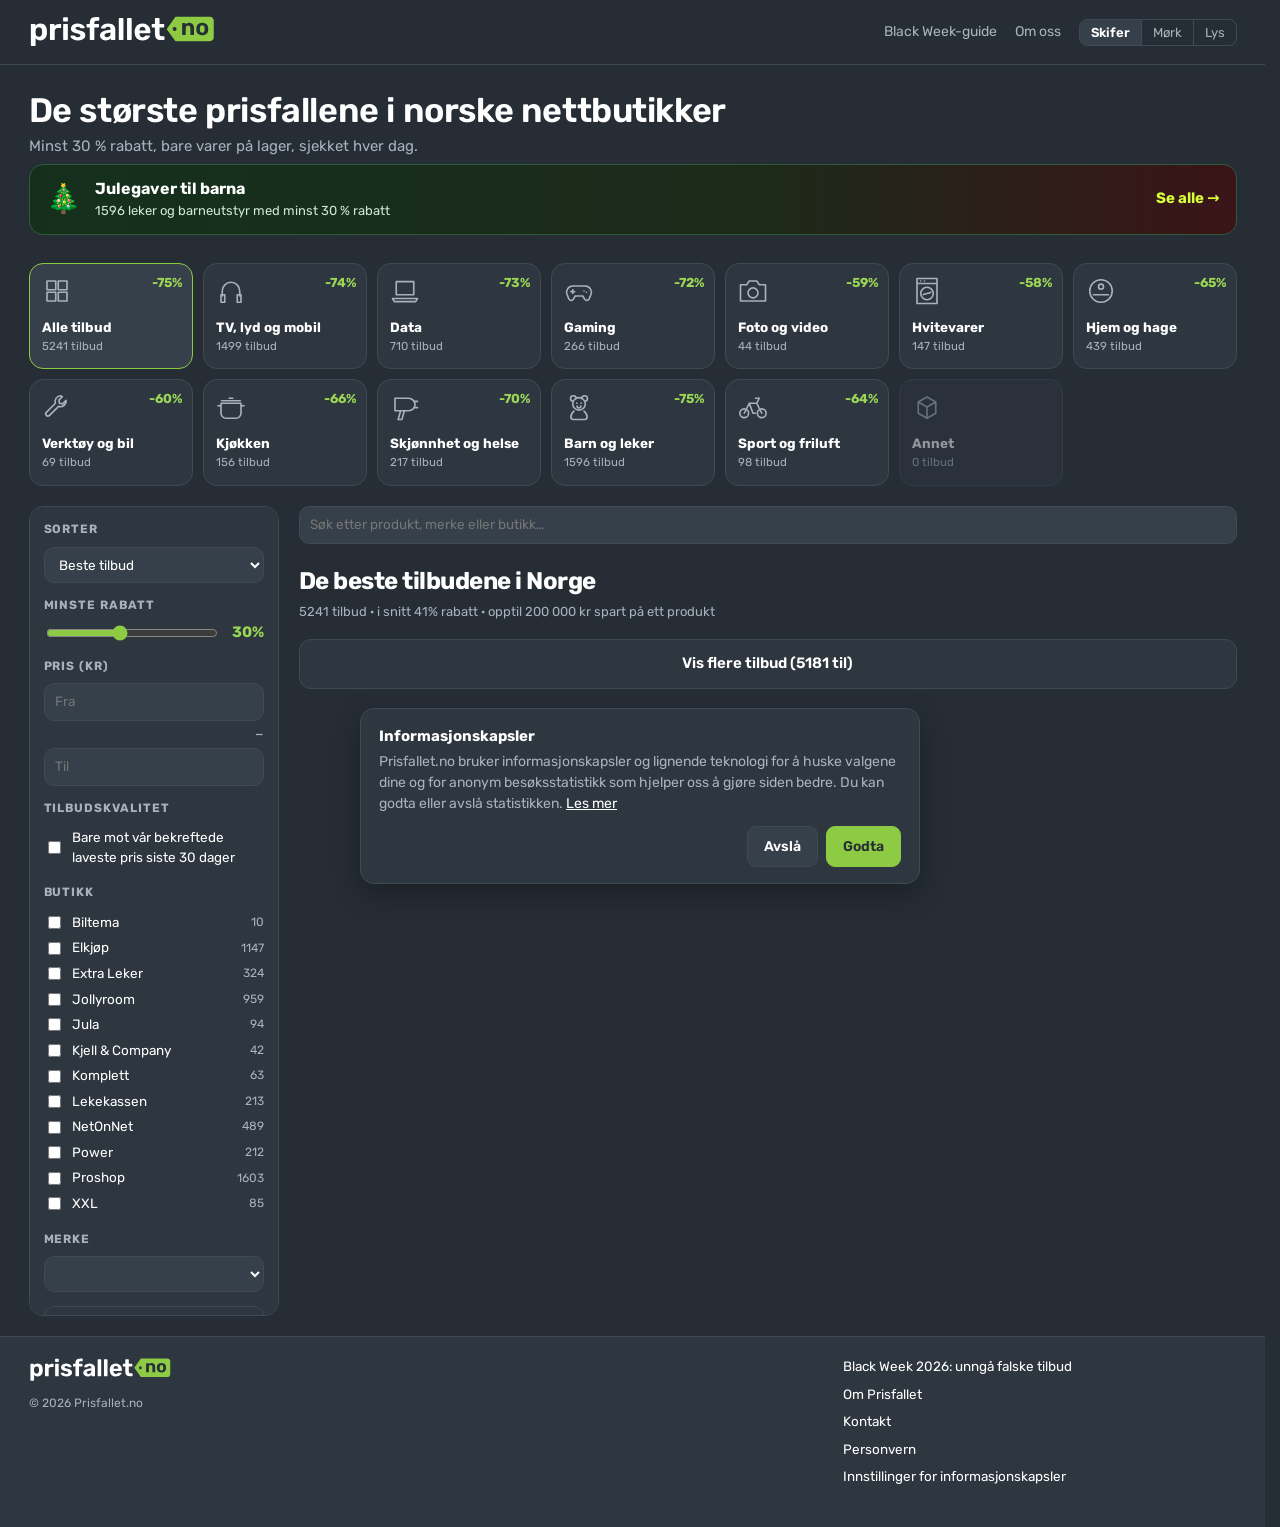
==== commit 3b178512: "Hide a deal card if its picture fails to load (never show a card without a real picture) Co-Authored" ====
--- a/index.html
+++ b/index.html
@@ -721,7 +721,7 @@
 }
 function wireImgs(root){root.querySelectorAll(".thumb.has-img img").forEach(im=>{
   const ok=()=>{if(im.naturalWidth>0)im.parentNode.classList.add("ok");};
-  const bad=()=>{im.parentNode.classList.remove("has-img");im.remove();};
+  const bad=()=>{const c=im.closest(".card");if(c)c.style.display="none";else{im.parentNode.classList.remove("has-img");im.remove();}};
   if(im.complete){im.naturalWidth>0?ok():bad();}else{im.addEventListener("load",ok);im.addEventListener("error",bad);}});}
 function localDay(d){return d.getFullYear()+"-"+String(d.getMonth()+1).padStart(2,"0")+"-"+String(d.getDate()).padStart(2,"0");}
 function renderSources(){
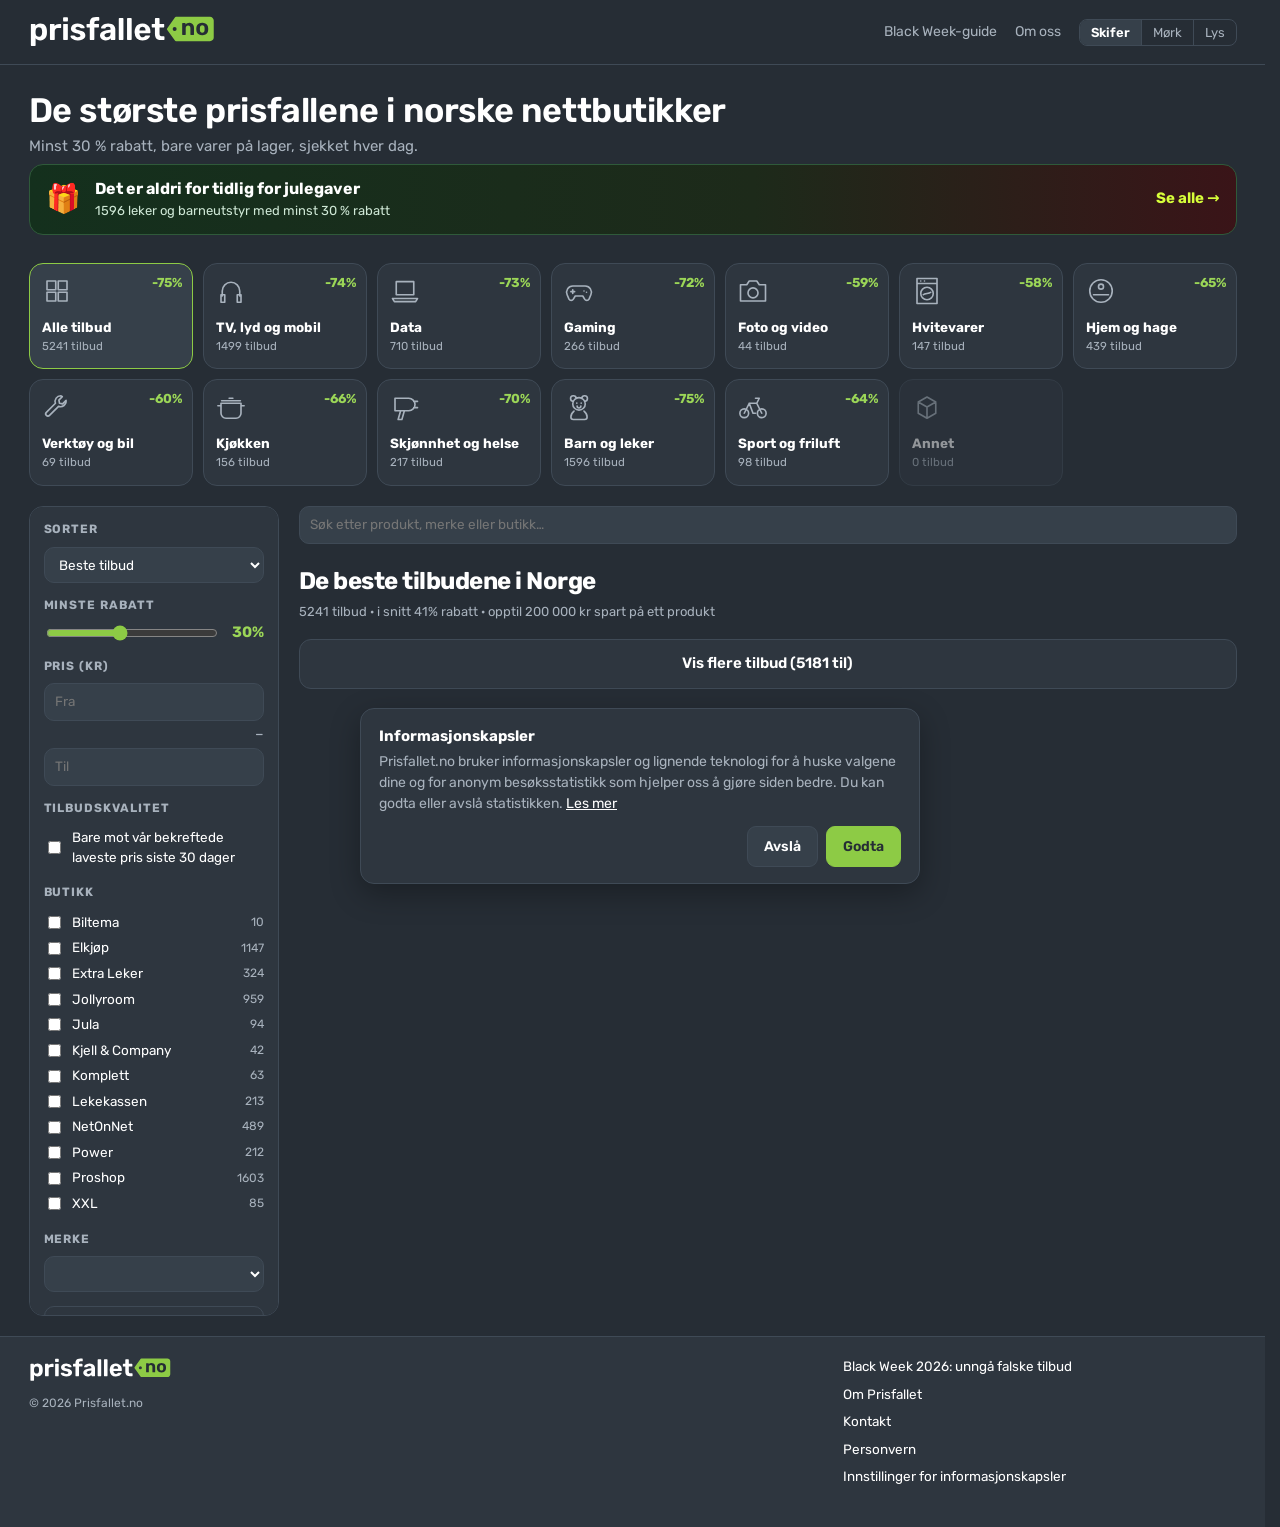
==== commit 607f7773: "Banner: 'Det er aldri for tidlig for julegaver'; hide empty sub-categories Co-Authored-By: Claude Op" ====
--- a/index.html
+++ b/index.html
@@ -637,7 +637,7 @@
   }
   $("cats").innerHTML=h;
   const kids=D.filter(d=>d.cat==="toys"&&d.pct>=S.min).length;
-  $("xmas").innerHTML=`<span class="xi">🎄</span><span><b>Julegaver til barna</b><small>${kids} leker og barneutstyr med minst 30&nbsp;% rabatt</small></span><span class="xa">Se alle →</span>`;
+  $("xmas").innerHTML=`<span class="xi">🎁</span><span><b>Det er aldri for tidlig for julegaver</b><small>${kids} leker og barneutstyr med minst 30&nbsp;% rabatt</small></span><span class="xa">Se alle →</span>`;
   $("xmas").style.display=kids&&S.cat!=="toys"?"":"none";
 }
 function renderSubs(){
@@ -646,7 +646,7 @@
   const cnt=k=>D.filter(d=>d.sub===k&&match(d,{ignoreSub:true})).length;
   const tot=D.filter(d=>match(d,{ignoreSub:true})).length;
   $("subs").innerHTML=`<h4 class="subh">${esc(c.name)}</h4><button class="chip${S.subs.size?"":" on"}" data-sub="">${ico(c.icon)}Alle i ${esc(c.name)} <i>${tot}</i></button>`+
-   c.subs.map(([k,n])=>{const x=cnt(k);return `<button class="chip${S.subs.has(k)?" on":""}" data-sub="${k}" style="${x?"":"opacity:.45"}">${ico(k)}${n} <i>${x}</i></button>`}).join("");
+   c.subs.map(([k,n])=>{const x=cnt(k);if(!x&&!S.subs.has(k))return "";return `<button class="chip${S.subs.has(k)?" on":""}" data-sub="${k}" style="${x?"":"opacity:.45"}">${ico(k)}${n} <i>${x}</i></button>`}).join("");
 }
 // ---------- side filters ----------
 function renderSide(){
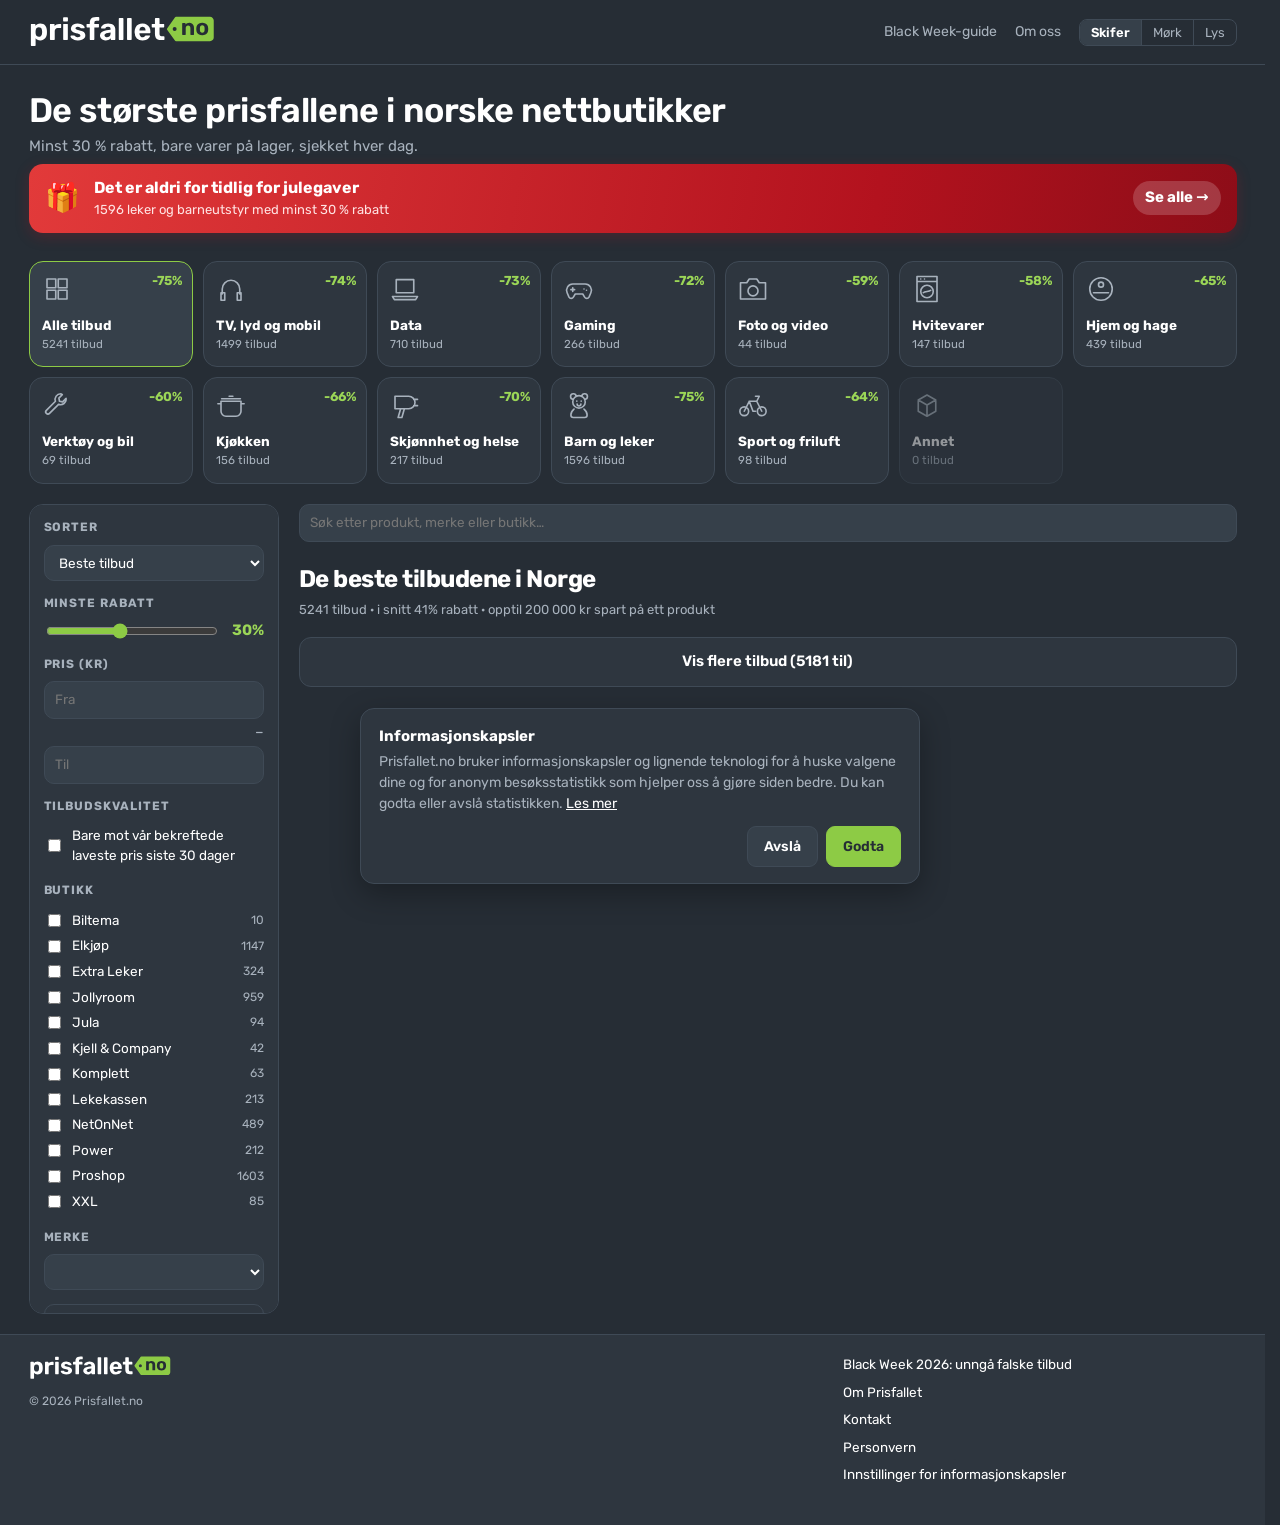
==== commit fe4f92ef: "Christmas banner in festive red Co-Authored-By: Claude Opus 5.5 <noreply@anthropic.com> Claude-Sessi" ====
--- a/index.html
+++ b/index.html
@@ -336,8 +336,8 @@
 .hwc i{font-style:normal;color:var(--mute);font-size:11.5px}
 .hwc:hover{border-color:var(--acc)}
 .hwc.on{background:var(--acc);border-color:var(--acc);color:var(--acc-ink);font-weight:600}.hwc.on i{color:var(--acc-ink);opacity:.75}
-.xmas{display:flex;align-items:center;gap:14px;width:100%;margin:0 0 14px;padding:12px 16px;border:1px solid #2f5a3a;border-radius:14px;background:linear-gradient(90deg,#14301d,#1d2a1a 60%,#3a1418);color:#fff;font:inherit;text-align:left;cursor:pointer}
-.xmas:hover{border-color:#5fd38a}.xmas .xi{font-size:28px}.xmas b{display:block;font-size:16px}.xmas small{color:#cfe8d6;font-size:13px}.xmas .xa{margin-left:auto;color:#d7ff3a;font-weight:700;white-space:nowrap}
+.xmas{display:flex;align-items:center;gap:14px;width:100%;margin:0 0 14px;padding:12px 16px;border:0;border-radius:14px;background:linear-gradient(100deg,#e23a3a,#b3121e 70%,#8d0d18);color:#fff;box-shadow:0 4px 14px rgba(179,18,30,.25);font:inherit;text-align:left;cursor:pointer}
+.xmas:hover{filter:brightness(1.07)}.xmas .xi{font-size:28px}.xmas b{display:block;font-size:16px}.xmas small{color:#ffe3e3;font-size:13px}.xmas .xa{margin-left:auto;color:#fff;background:rgba(255,255,255,.18);padding:6px 12px;border-radius:999px;font-weight:700;white-space:nowrap}
 @media(max-width:560px){.xmas .xa{display:none}}
 </style>
 </head>
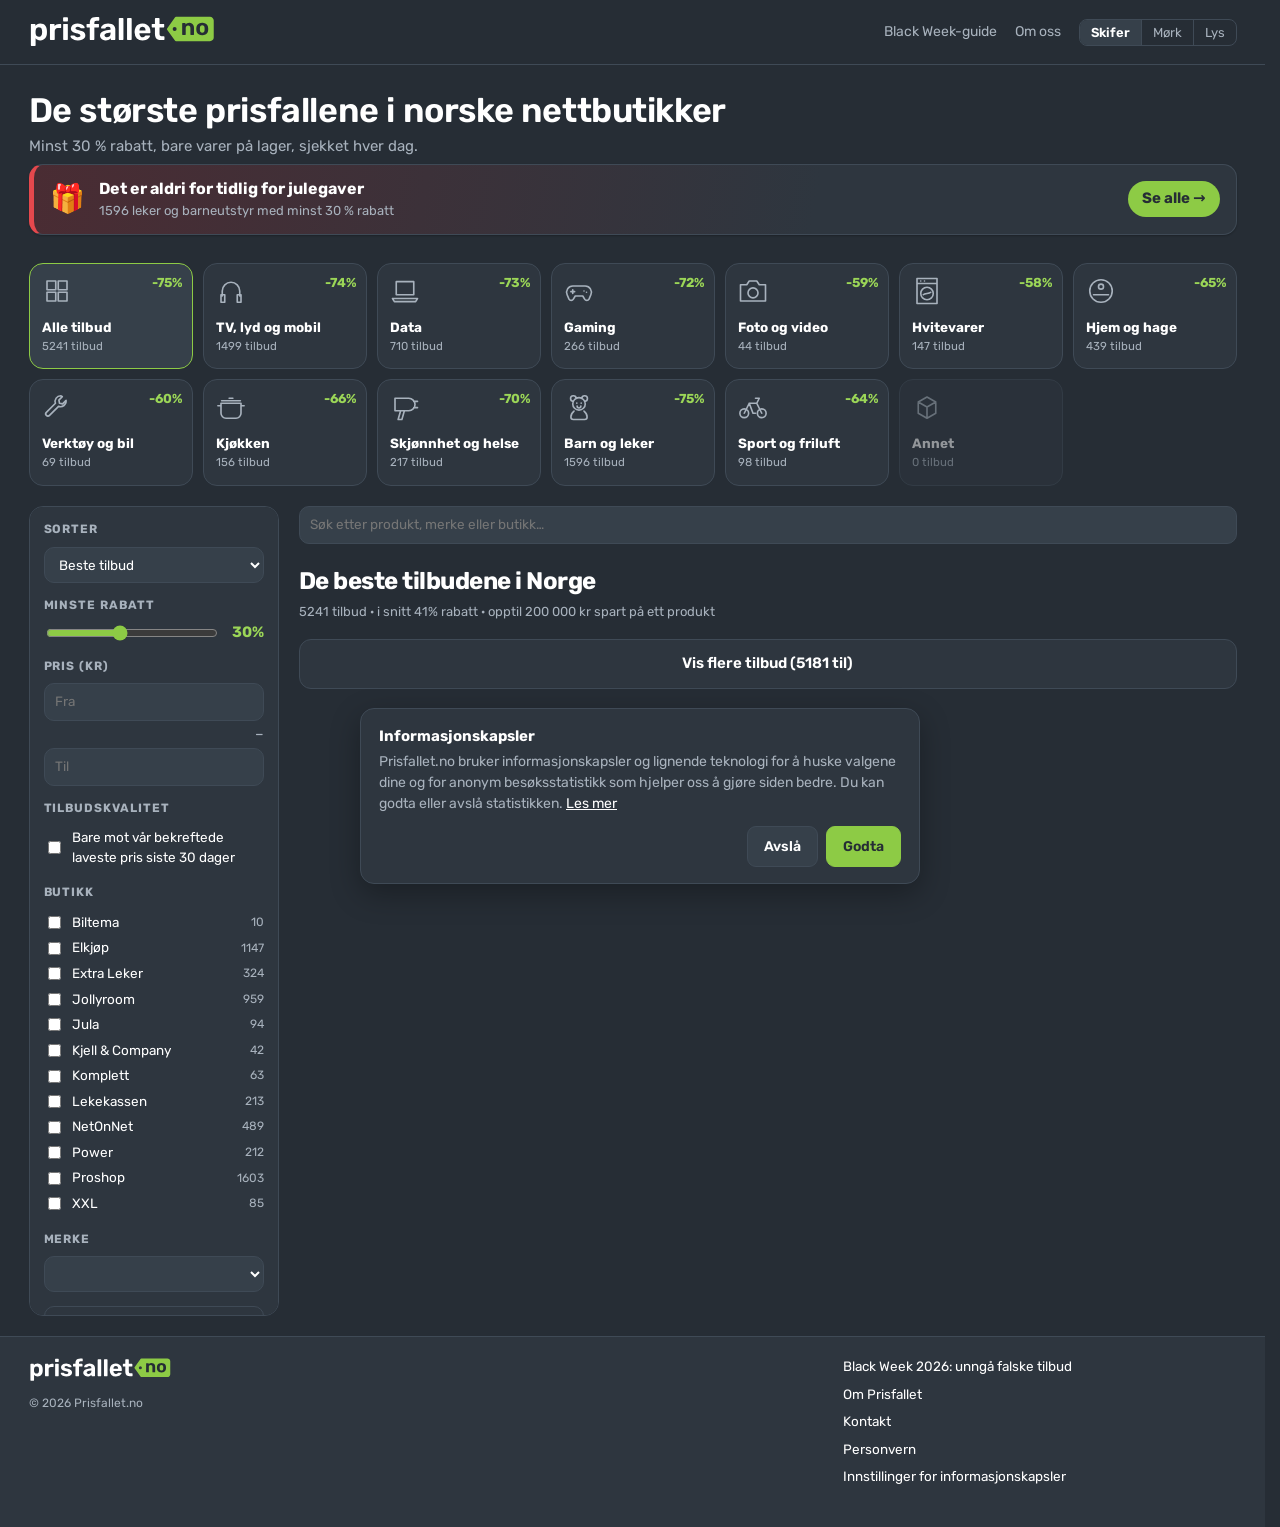
==== commit 1938a3e4: "Christmas banner follows the theme (Skifer, Mørk, Lys) Co-Authored-By: Claude Opus 5.5 <noreply@anth" ====
--- a/index.html
+++ b/index.html
@@ -26,9 +26,9 @@
 @font-face{font-family:Rubik;font-weight:600;font-display:swap;src:url(/fonts/rubik-latin-600-normal.woff2) format("woff2")}
 @font-face{font-family:Rubik;font-weight:700;font-display:swap;src:url(/fonts/rubik-latin-700-normal.woff2) format("woff2")}
 /* three themes from the logo: slate (default), dark, light */
-:root{--bg:#262D35;--panel:#2E363F;--panel2:#36404A;--line:#3F4A56;--ink:#FFFFFF;--mute:#A8B2BD;--acc:#8DCB45;--acc-ink:#262D35;--acc-text:#9BD657;--logo-ink:#FFFFFF;--hot:#8DCB45;--warn:#E9B949;--shadow:0 1px 2px rgba(0,0,0,.25)}
-:root[data-theme=dark]{--bg:#0C0C0E;--panel:#16161A;--panel2:#1E1E24;--line:#2A2A32;--ink:#F3F3F1;--mute:#9A9AA3;--acc:#D7FF3A;--acc-ink:#0C0C0E;--acc-text:#D7FF3A;--logo-ink:#F3F3F1}
-:root[data-theme=light]{--bg:#F3F4F6;--panel:#FFFFFF;--panel2:#EEF0F3;--line:#DCE0E5;--ink:#1E242B;--mute:#5D6772;--acc:#7DBE2E;--acc-ink:#FFFFFF;--acc-text:#4A8A10;--logo-ink:#1E242B;--shadow:0 1px 3px rgba(20,30,40,.08)}
+:root{--xm:#E5484D;--xmbg:linear-gradient(100deg,#4A2C33,#2E363F 65%);--bg:#262D35;--panel:#2E363F;--panel2:#36404A;--line:#3F4A56;--ink:#FFFFFF;--mute:#A8B2BD;--acc:#8DCB45;--acc-ink:#262D35;--acc-text:#9BD657;--logo-ink:#FFFFFF;--hot:#8DCB45;--warn:#E9B949;--shadow:0 1px 2px rgba(0,0,0,.25)}
+:root[data-theme=dark]{--xm:#FF5A5F;--xmbg:linear-gradient(100deg,#2B1215,#16161A 65%);--bg:#0C0C0E;--panel:#16161A;--panel2:#1E1E24;--line:#2A2A32;--ink:#F3F3F1;--mute:#9A9AA3;--acc:#D7FF3A;--acc-ink:#0C0C0E;--acc-text:#D7FF3A;--logo-ink:#F3F3F1}
+:root[data-theme=light]{--xm:#D92D3A;--xmbg:linear-gradient(100deg,#FDE6E7,#FFFFFF 65%);--bg:#F3F4F6;--panel:#FFFFFF;--panel2:#EEF0F3;--line:#DCE0E5;--ink:#1E242B;--mute:#5D6772;--acc:#7DBE2E;--acc-ink:#FFFFFF;--acc-text:#4A8A10;--logo-ink:#1E242B;--shadow:0 1px 3px rgba(20,30,40,.08)}
 *{box-sizing:border-box}
 html,body{margin:0;background:var(--bg);color:var(--ink);font-family:Rubik,system-ui,-apple-system,"Segoe UI",sans-serif;font-size:15px;line-height:1.45}
 a{color:inherit}button{font:inherit;color:inherit}
@@ -336,8 +336,8 @@
 .hwc i{font-style:normal;color:var(--mute);font-size:11.5px}
 .hwc:hover{border-color:var(--acc)}
 .hwc.on{background:var(--acc);border-color:var(--acc);color:var(--acc-ink);font-weight:600}.hwc.on i{color:var(--acc-ink);opacity:.75}
-.xmas{display:flex;align-items:center;gap:14px;width:100%;margin:0 0 14px;padding:12px 16px;border:0;border-radius:14px;background:linear-gradient(100deg,#e23a3a,#b3121e 70%,#8d0d18);color:#fff;box-shadow:0 4px 14px rgba(179,18,30,.25);font:inherit;text-align:left;cursor:pointer}
-.xmas:hover{filter:brightness(1.07)}.xmas .xi{font-size:28px}.xmas b{display:block;font-size:16px}.xmas small{color:#ffe3e3;font-size:13px}.xmas .xa{margin-left:auto;color:#fff;background:rgba(255,255,255,.18);padding:6px 12px;border-radius:999px;font-weight:700;white-space:nowrap}
+.xmas{display:flex;align-items:center;gap:14px;width:100%;margin:0 0 14px;padding:12px 16px;border:1px solid var(--line);border-left:5px solid var(--xm);border-radius:14px;background:var(--xmbg);color:var(--ink);font:inherit;text-align:left;cursor:pointer;box-shadow:var(--shadow)}
+.xmas:hover{border-color:var(--xm)}.xmas .xi{font-size:28px}.xmas b{display:block;font-size:16px;color:var(--ink)}.xmas small{color:var(--mute);font-size:13px}.xmas .xa{margin-left:auto;background:var(--acc);color:var(--acc-ink);padding:7px 14px;border-radius:999px;font-weight:700;white-space:nowrap}
 @media(max-width:560px){.xmas .xa{display:none}}
 </style>
 </head>
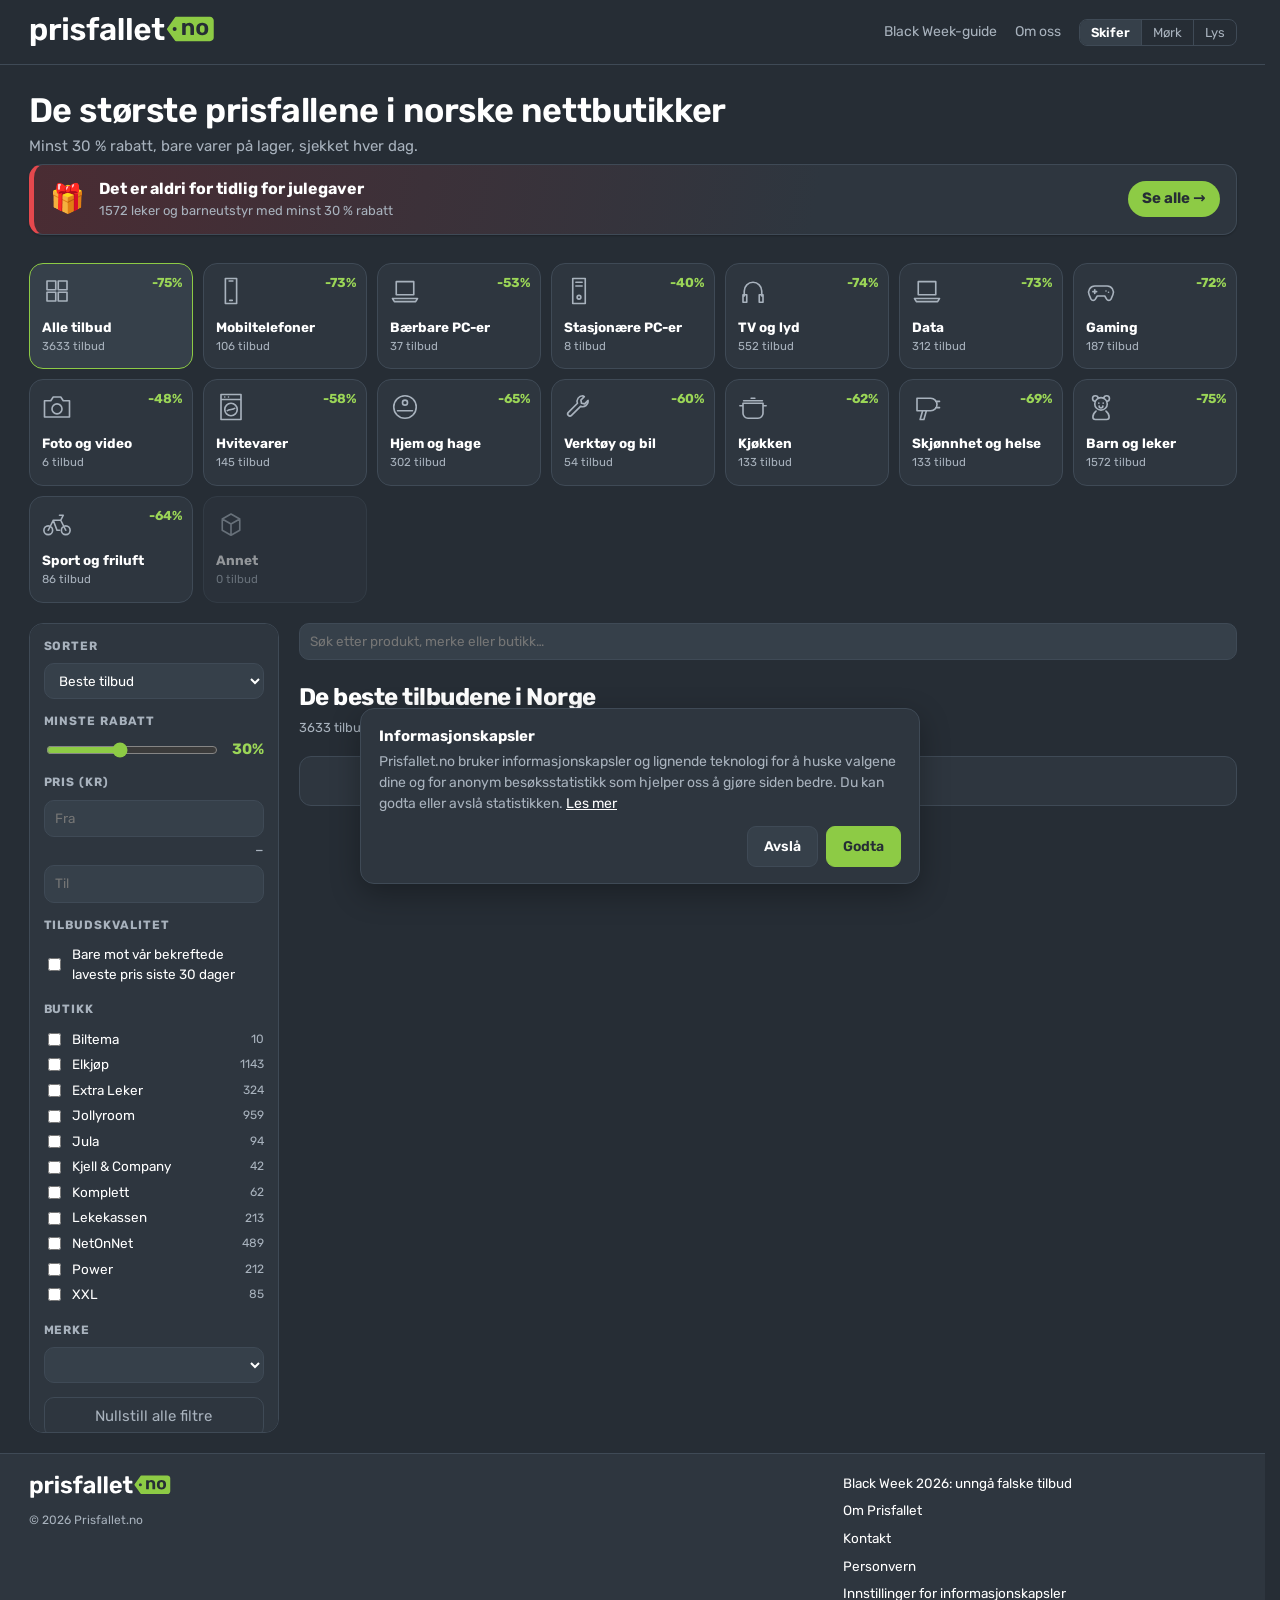
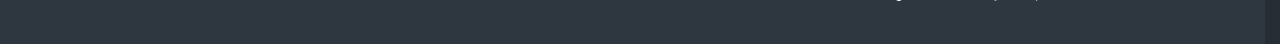
==== commit e5272b78: "Mobiltelefoner, Bærbare PC-er and Stasjonære PC-er as their own main categories Co-Authored-By: Clau" ====
--- a/index.html
+++ b/index.html
@@ -507,11 +507,14 @@
 
 // ---------- taxonomy ----------
 const CATS=[
- {id:"electronics",name:"TV, lyd og mobil",c:"#4fc3ff",icon:"headphones",subs:[
+ {id:"mobil",name:"Mobiltelefoner",c:"#39d98a",icon:"phones",subs:[["phones","Mobiltelefoner"],["phoneacc","Deksler og sporere"],["chargers","Ladere, kabler og huber"]]},
+ {id:"laptop",name:"Bærbare PC-er",c:"#8f7bff",icon:"laptops",subs:[["laptops","Bærbare PC-er"]]},
+ {id:"desktop",name:"Stasjonære PC-er",c:"#ff9f43",icon:"desktops",subs:[["desktops","Stasjonære og mini-PC-er"]]},
+ {id:"electronics",name:"TV og lyd",c:"#4fc3ff",icon:"headphones",subs:[
   ["tv","TV og projektorer"],["soundbars","Lydplanker"],["speakers","Høyttalere"],["headphones","Hodetelefoner"],["earbuds","Ørepropper"],
-  ["phones","Mobiltelefoner"],["tablets","Nettbrett og lesebrett"],["watches","Smartklokker og aktivitetsmålere"],["chargers","Ladere, kabler og huber"],["phoneacc","Deksler og sporere"],["music","DJ- og musikkutstyr"]]},
+  ["tablets","Nettbrett og lesebrett"],["watches","Smartklokker og aktivitetsmålere"],["music","DJ- og musikkutstyr"]]},
  {id:"computers",name:"Data",c:"#b18cff",icon:"laptops",subs:[
-  ["laptops","Bærbare PC-er"],["desktops","Stasjonære og mini-PC-er"],["monitors","Skjermer"],["cpu","Prosessorer"],["gpu","Skjermkort"],["motherboards","Hovedkort"],
+  ["monitors","Skjermer"],["cpu","Prosessorer"],["gpu","Skjermkort"],["motherboards","Hovedkort"],
   ["ram","Minne (RAM)"],["storage","SSD og lagring"],["psu","Strømforsyninger"],["cases","PC-kabinetter"],["cooling","Kjøling og vifter"],
   ["keyboards","Tastaturer"],["mice","Mus"],["printers","Skrivere og blekk"],["network","Rutere og Wi-Fi"],["pcacc","PC-tilbehør"]]},
  {id:"gaming",name:"Gaming",c:"#ff5ad1",icon:"controllers",subs:[
@@ -658,7 +661,7 @@
   $("brand").innerHTML=`<option value="">Alle merker (${brands.length})</option>`+brands.map(b=>`<option${b===S.brand?" selected":""}>${esc(b)}</option>`).join("");
 }
 function renderHw(){
-  const show=S.cat===SUB2CAT.laptops||[...S.subs].some(x=>HW_SUBS.has(x));
+  const show=["laptop","desktop","mobil"].includes(S.cat)||[...S.subs].some(x=>HW_SUBS.has(x));
   if(!show){if(HW_DIMS.some(([k])=>S.hw[k].size)){HW_DIMS.forEach(([k])=>S.hw[k].clear());}$("hwf").innerHTML="";return;}
   const pool=D.filter(d=>match(d,{ignoreHw:"__"})&&d.hw&&Object.keys(d.hw).length);
   if(pool.length<3){$("hwf").innerHTML="";return;}
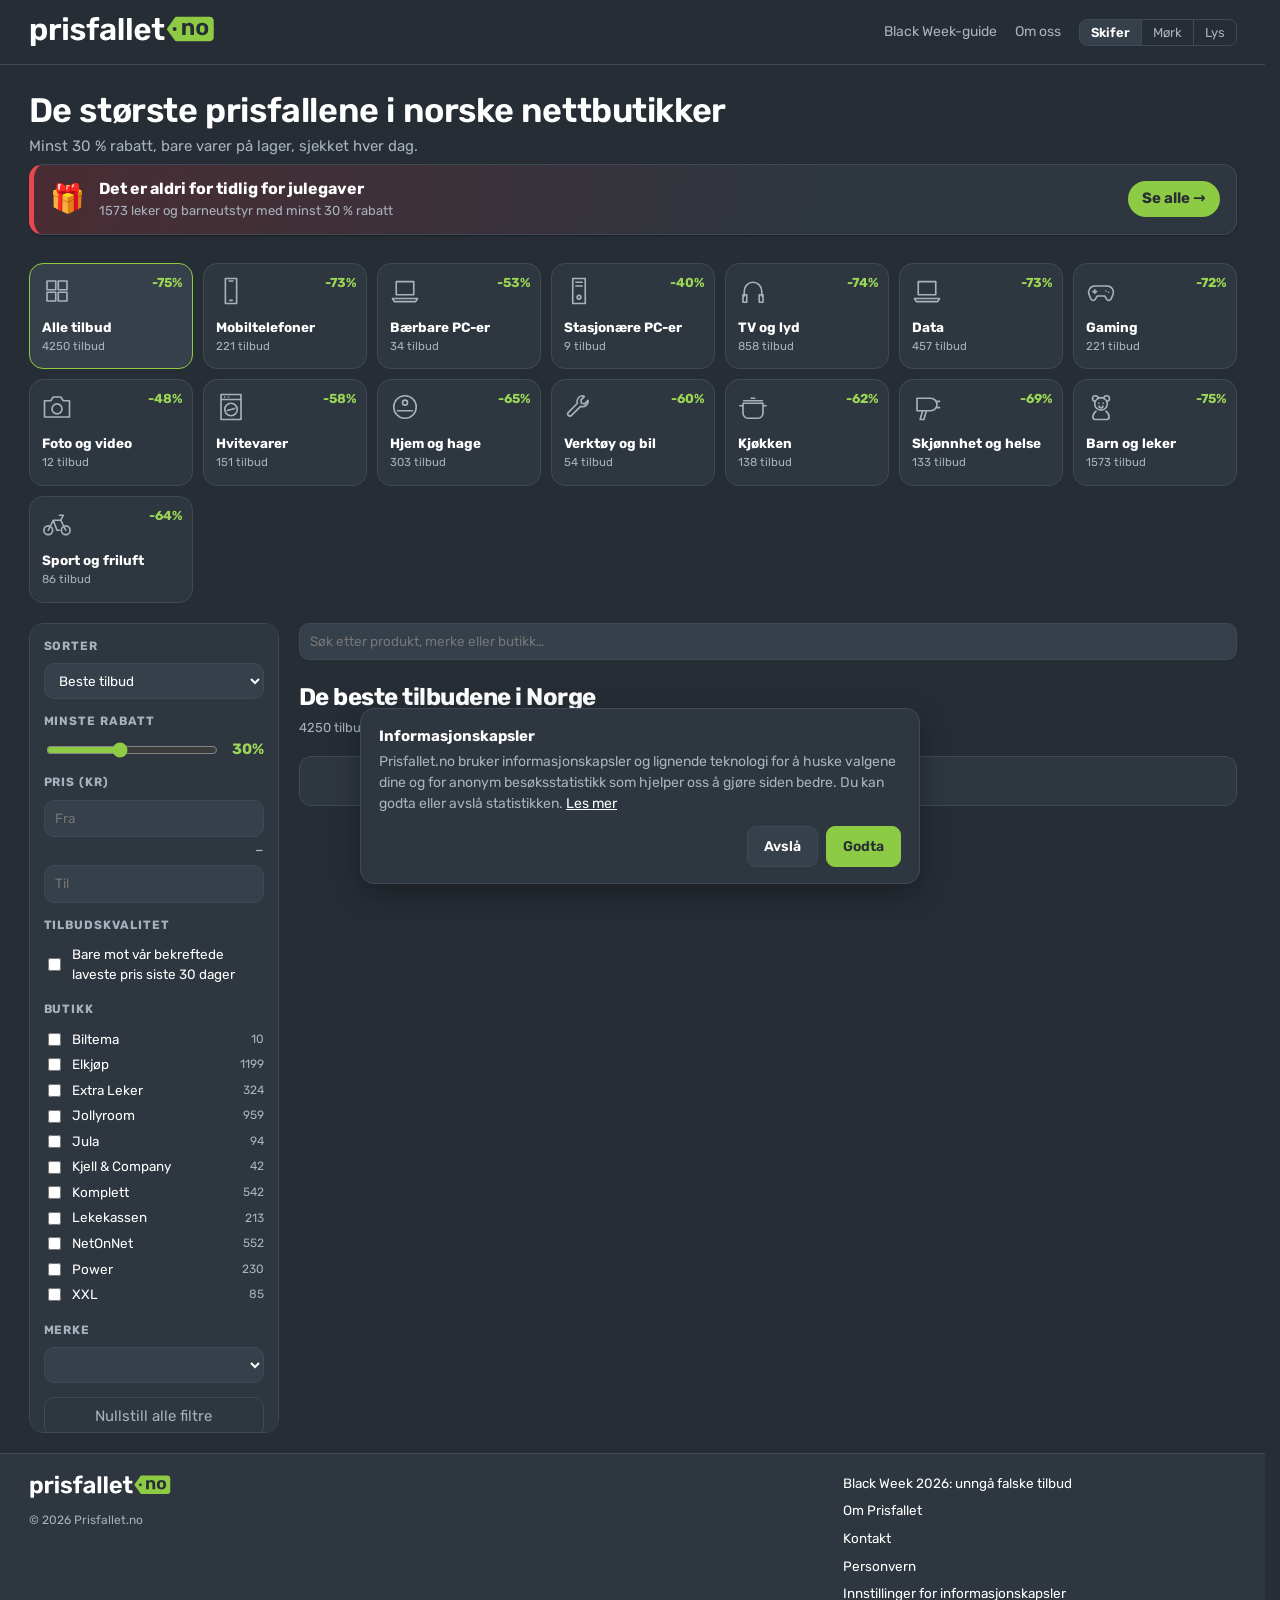
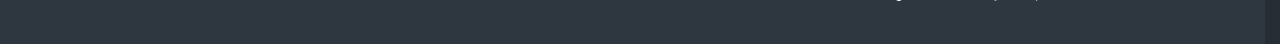
==== commit df246a72: "Hide categories that have no deals (Annet showed 0) Co-Authored-By: Claude Opus 5.5 <noreply@anthrop" ====
--- a/index.html
+++ b/index.html
@@ -634,6 +634,7 @@
   const all=D.filter(d=>d.pct>=S.min);
   let h=`<button class="cat${S.cat===""?" on":""}" style="--c:#d7ff3a" data-cat=""><span class="best">-${Math.max(...D.map(d=>d.pct))}%</span>${ico("all")}<b>Alle tilbud</b><small>${all.length} tilbud</small></button>`;
   for(const c of CATS){
+    if(S.cat!==c.id&&!D.some(d=>d.cat===c.id))continue;  // never show an empty category
     const L=D.filter(d=>d.cat===c.id&&d.pct>=S.min);
     const best=Math.max(0,...D.filter(d=>d.cat===c.id).map(d=>d.pct));
     h+=`<button class="cat${S.cat===c.id?" on":""}" data-cat="${c.id}" style="--c:${c.c};${L.length?"":"opacity:.5"}">${best?`<span class="best">-${best}%</span>`:""}${ico(c.icon)}<b>${c.name}</b><small>${L.length} tilbud</small></button>`;
